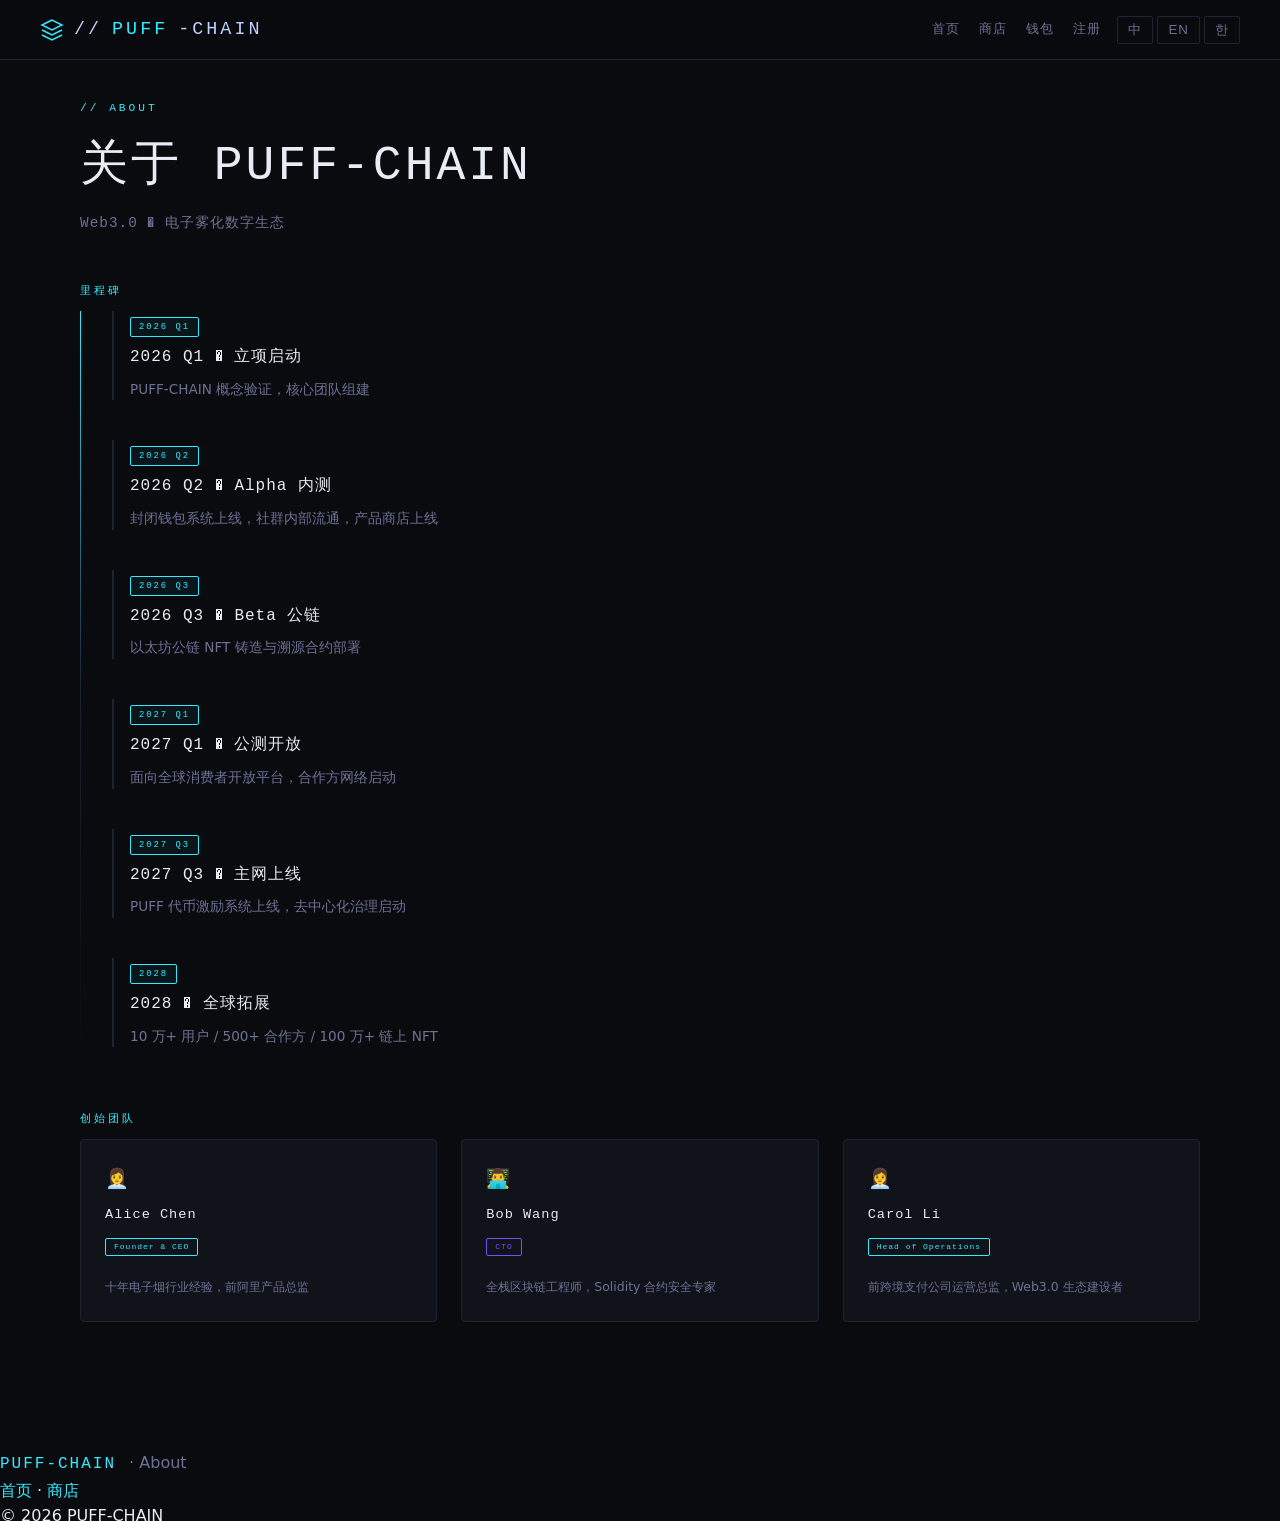
==== about.html @ 0d6b5bf4 "fix: BOM encoding fix + Sepolia contract addresses in web3.js" ====
<!DOCTYPE html>
<html lang="zh-CN">
<head>
<meta charset="UTF-8" />
<meta name="viewport" content="width=device-width,initial-scale=1.0" />
<title>PUFF-CHAIN � About</title>
<meta name="description" content="PUFF-CHAIN 项目路线图与团队" />
<link rel="stylesheet" href="style.css" />
</head>
<body>
<script id="i18n-ab" type="application/json">{"zh":{"ab_h":"关于 PUFF-CHAIN","ab_s":"Web3.0 · 电子雾化数字生态","ab_m":"里程碑","ab_m1":"2026 Q1 · 立项启动","ab_m1d":"PUFF-CHAIN 概念验证，核心团队组建","ab_m2":"2026 Q2 · Alpha 内测","ab_m2d":"封闭钱包系统上线，社群内部流通，产品商店上线","ab_m3":"2026 Q3 · Beta 公链","ab_m3d":"以太坊公链 NFT 铸造与溯源合约部署","ab_m4":"2027 Q1 · 公测开放","ab_m4d":"面向全球消费者开放平台，合作方网络启动","ab_m5":"2027 Q3 · 主网上线","ab_m5d":"PUFF 代币激励系统上线，去中心化治理启动","ab_m6":"2028 · 全球拓展","ab_m6d":"10 万+ 用户 / 500+ 合作方 / 100 万+ 链上 NFT","ab_t":"创始团队","ab_t1":"Alice Chen","ab_t1t":"Founder & CEO","ab_t1d":"十年电子烟行业经验，前阿里产品总监","ab_t2":"Bob Wang","ab_t2t":"CTO","ab_t2d":"全栈区块链工程师，Solidity 合约安全专家","ab_t3":"Carol Li","ab_t3t":"Head of Operations","ab_t3d":"前跨境支付公司运营总监，Web3.0 生态建设者"},"en":{"ab_h":"About PUFF-CHAIN","ab_s":"Web3.0 · Vape Digital Ecosystem","ab_m":"Milestones","ab_m1":"2026 Q1 · Project Launch","ab_m1d":"Concept validation, core team assembled","ab_m2":"2026 Q2 · Alpha Test","ab_m2d":"Closed wallet, community distribution, store launch","ab_m3":"2026 Q3 · Beta Launch","ab_m3d":"Ethereum NFT minting & trace contracts deployed","ab_m4":"2027 Q1 · Public Beta","ab_m4d":"Global platform opening, partner network launch","ab_m5":"2027 Q3 · Mainnet","ab_m5d":"PUFF token rewards, decentralized governance","ab_m6":"2028 · Global Expansion","ab_m6d":"100k+ users / 500+ partners / 1M+ NFTs","ab_t":"Team","ab_t1":"Alice Chen","ab_t1t":"Founder & CEO","ab_t1d":"10 years vape industry, ex-Alibaba PM","ab_t2":"Bob Wang","ab_t2t":"CTO","ab_t2d":"Full-stack blockchain engineer, Solidity expert","ab_t3":"Carol Li","ab_t3t":"Head of Operations","ab_t3d":"Ex-payment ops director, Web3.0 builder"},"ko":{"ab_h":"PUFF-CHAIN 소개","ab_s":"Web3.0 · 전자담배 디지털 생태계","ab_m":"마일스톤","ab_m1":"2026 Q1 · 프로젝트 시작","ab_m1d":"개념 검증, 핵심 팀 구성","ab_m2":"2026 Q2 · Alpha 테스트","ab_m2d":"클로즈드 지갑, 커뮤니티 유통, 스토어 출시","ab_m3":"2026 Q3 · Beta 출시","ab_m3d":"이더리움 NFT 민팅 & 추적 계약 배포","ab_m4":"2027 Q1 · 퍼블릭 Beta","ab_m4d":"글로벌 플랫폼 오픈, 파트너 네트워크 시작","ab_m5":"2027 Q3 · 메인넷","ab_m5d":"PUFF 토큰 보상, 탈중앙 거버넌스","ab_m6":"2028 · 글로벌 확장","ab_m6d":"10만+ 사용자 / 500+ 파트너 / 100만+ NFT","ab_t":"팀","ab_t1":"Alice Chen","ab_t1t":"Founder & CEO","ab_t1d":"전자담배 10년 경력, 전 Alibaba PM","ab_t2":"Bob Wang","ab_t2t":"CTO","ab_t2d":"풀스택 블록체인 엔지니어, Solidity 전문가","ab_t3":"Carol Li","ab_t3t":"Head of Operations","ab_t3d":"전 결제회사 운영 이사, Web3.0 빌더"}</script>
<nav>
  <div class="logo">
    <svg viewBox="0 0 24 24" fill="none" stroke="currentColor" stroke-width="1.5"><path d="M12 2L2 7l10 5 10-5-10-5z"/><path d="M2 17l10 5 10-5"/><path d="M2 12l10 5 10-5"/></svg>
    <span>//</span> PUFF<span>-CHAIN</span>
  </div>
  <div class="nr" id="nr">
    <ul>
      <li><a href="index.html">首页</a></li>
      <li><a href="store.html">商店</a></li>
      <li><a href="wallet.html">钱包</a></li>
      <li><a href="register.html">注册</a></li>
    </ul>
    <div class="ls">
      <button onclick="sw('zh')" id="bzh">中</button>
      <button onclick="sw('en')" id="ben">EN</button>
      <button onclick="sw('ko')" id="bko">한</button>
    </div>
  </div>
  <button class="hb" id="hb2"><span></span><span></span><span></span></button>
</nav>
<section style="padding-top:100px">
  <div class="slb">// ABOUT</div>
  <h1 class="st" data-i="ab_h" style="font-size:clamp(1.8rem,5vw,3rem);margin-bottom:0.5rem">关于 PUFF-CHAIN</h1>
  <p data-i="ab_s" style="color:var(--gray);font-size:0.9rem;margin-bottom:3rem;font-family:var(--mono);letter-spacing:1px">Web3.0 � 电子雾化数字生态</p>

  <div class="slb" style="margin-top:2rem" data-i="ab_m">里程碑</div>
  <div class="rm" id="milestones" style="margin-bottom:3rem">
    <div class="rm-item"><span class="tag">2026 Q1</span><h3 data-i="ab_m1">2026 Q1 � 立项启动</h3><p data-i="ab_m1d" style="color:var(--gray);font-size:0.85rem">PUFF-CHAIN 概念验证，核心团队组建</p></div>
    <div class="rm-item"><span class="tag">2026 Q2</span><h3 data-i="ab_m2">2026 Q2 � Alpha 内测</h3><p data-i="ab_m2d" style="color:var(--gray);font-size:0.85rem">封闭钱包系统上线，社群内部流通，产品商店上线</p></div>
    <div class="rm-item"><span class="tag">2026 Q3</span><h3 data-i="ab_m3">2026 Q3 � Beta 公链</h3><p data-i="ab_m3d" style="color:var(--gray);font-size:0.85rem">以太坊公链 NFT 铸造与溯源合约部署</p></div>
    <div class="rm-item"><span class="tag">2027 Q1</span><h3 data-i="ab_m4">2027 Q1 � 公测开放</h3><p data-i="ab_m4d" style="color:var(--gray);font-size:0.85rem">面向全球消费者开放平台，合作方网络启动</p></div>
    <div class="rm-item"><span class="tag">2027 Q3</span><h3 data-i="ab_m5">2027 Q3 � 主网上线</h3><p data-i="ab_m5d" style="color:var(--gray);font-size:0.85rem">PUFF 代币激励系统上线，去中心化治理启动</p></div>
    <div class="rm-item"><span class="tag">2028</span><h3 data-i="ab_m6">2028 � 全球拓展</h3><p data-i="ab_m6d" style="color:var(--gray);font-size:0.85rem">10 万+ 用户 / 500+ 合作方 / 100 万+ 链上 NFT</p></div>
  </div>

  <div class="slb" style="margin-top:2rem" data-i="ab_t">创始团队</div>
  <div class="pg" style="margin-bottom:2rem">
    <div class="pt"><div class="ti">👩‍💼</div><h4 data-i="ab_t1">Alice Chen</h4><span class="tag" data-i="ab_t1t">Founder & CEO</span><p data-i="ab_t1d" style="color:var(--gray);font-size:0.78rem;margin-top:0.5rem">十年电子烟行业经验，前阿里产品总监</p></div>
    <div class="pt"><div class="ti">👨‍💻</div><h4 data-i="ab_t2">Bob Wang</h4><span class="tag cy" data-i="ab_t2t">CTO</span><p data-i="ab_t2d" style="color:var(--gray);font-size:0.78rem;margin-top:0.5rem">全栈区块链工程师，Solidity 合约安全专家</p></div>
    <div class="pt"><div class="ti">👩‍💼</div><h4 data-i="ab_t3">Carol Li</h4><span class="tag" data-i="ab_t3t">Head of Operations</span><p data-i="ab_t3d" style="color:var(--gray);font-size:0.78rem;margin-top:0.5rem">前跨境支付公司运营总监，Web3.0 生态建设者</p></div>
  </div>
</section>
<footer>
  <div><span style="font-family:var(--mono);color:var(--cyan);letter-spacing:2px">PUFF-CHAIN</span><span style="color:var(--gray);margin-left:8px"> &middot; About</span></div>
  <div class="le"><a href="index.html">首页</a> &middot; <a href="store.html">商店</a><br /><span>&copy; 2026 PUFF-CHAIN</span></div>
</footer>
<script>
var i18n=JSON.parse(document.getElementById("i18n-ab").textContent);
var cur=localStorage.getItem("puff-lang")||"zh";
function sw(l){cur=l;localStorage.setItem("puff-lang",l);document.querySelectorAll("[data-i]").forEach(function(el){var k=el.getAttribute("data-i");if(i18n[l]&&i18n[l][k]){el.textContent=i18n[l][k]}});document.querySelectorAll("#bzh,#ben,#bko").forEach(function(b){b.classList.remove("ac")});document.getElementById("b"+l).classList.add("ac")}
sw(cur);
</script>
</body>
</html>
---- style.css ----
:root{--bg:#0a0b0f;--surface:#11131a;--surface2:#181b26;--border:#1e2235;--cyan:#33eaff;--cyan-dim:rgba(51,234,255,0.20);--cyan-glow:rgba(51,234,255,0.08);--cold:#c0d0ff;--white:#e8ecf5;--gray:#6b7294;--purple:#7c4dff;--pink:#ff4081;--mono:'Cascadia Code','JetBrains Mono','Fira Code',monospace}
*,*::before,*::after{margin:0;padding:0;box-sizing:border-box}html{scroll-behavior:smooth}body{background:var(--bg);color:var(--white);font-family:'Inter',system-ui,-apple-system,sans-serif;line-height:1.6;overflow-x:hidden}::selection{background:var(--cyan);color:var(--bg)}a{color:var(--cyan);text-decoration:none}
.scanlines{position:fixed;inset:0;z-index:9999;pointer-events:none}.hero{min-height:100vh;display:flex;flex-direction:column;justify-content:center;position:relative;overflow:hidden;padding:80px 2.5rem 3rem}#hero-canvas{position:fixed;top:0;left:0;z-index:0;pointer-events:none}.hg{position:absolute;inset:0;background-image:linear-gradient(rgba(51,234,255,0.04)1px,transparent 1px),linear-gradient(90deg,rgba(51,234,255,0.04)1px,transparent 1px);background-size:48px 48px;mask-image:radial-gradient(ellipse 70% 60% at 50% 45%,black 30%,transparent 70%);-webkit-mask-image:radial-gradient(ellipse 70% 60% at 50% 45%,black 30%,transparent 70%);pointer-events:none}
.hc{position:relative;z-index:2;max-width:800px;margin:0 auto;text-align:center}.hb2{display:inline-flex;align-items:center;gap:8px;font-family:var(--mono);font-size:0.7rem;letter-spacing:2px;text-transform:uppercase;padding:6px 16px;border:1px solid var(--border);border-radius:50px;color:var(--gray);margin-bottom:1.5rem}.hb2 .d{width:6px;height:6px;border-radius:50%;background:var(--cyan);animation:pd 2s infinite}@keyframes pd{0%,100%{opacity:1}50%{opacity:0.3}}.hero h1{font-family:var(--mono);font-weight:300;font-size:clamp(3rem,10vw,6rem);letter-spacing:8px;line-height:1.1;margin-bottom:1.5rem}.hero h1 .hl{color:var(--cyan);font-weight:500}.hero p{font-size:clamp(1rem,2.5vw,1.3rem);color:var(--gray);max-width:700px;margin:0 auto 2.5rem;line-height:1.9}.ha{display:flex;gap:1rem;justify-content:center;flex-wrap:wrap}.btn{display:inline-flex;align-items:center;gap:8px;padding:10px 28px;border-radius:4px;font-family:var(--mono);font-size:0.8rem;letter-spacing:1.5px;text-transform:uppercase;cursor:pointer;transition:all .25s;border:none}.bp{background:var(--cyan);color:var(--bg);box-shadow:0 0 20px var(--cyan-dim)}.bp:hover{box-shadow:0 0 35px var(--cyan-dim);transform:translateY(-2px)}.bo{border:1px solid var(--border);color:var(--cold);background:transparent}.bo:hover{border-color:var(--cyan);color:var(--cyan)}.si{position:absolute;bottom:2rem;left:50%;transform:translateX(-50%);display:flex;flex-direction:column;align-items:center;gap:8px;font-family:var(--mono);font-size:0.6rem;letter-spacing:2px;color:var(--gray);text-transform:uppercase}.sl{width:1px;height:40px;background:linear-gradient(var(--cyan),transparent);animation:sp 2s ease-in-out infinite}@keyframes sp{0%,100%{opacity:0.4}50%{opacity:1}}
nav{position:fixed;top:0;left:0;right:0;z-index:100;display:flex;align-items:center;justify-content:space-between;padding:0 2.5rem;height:60px;background:rgba(10,11,15,0.85);backdrop-filter:blur(12px);border-bottom:1px solid var(--border)}nav .logo{font-family:var(--mono);color:var(--cyan);letter-spacing:3px;display:flex;align-items:center;gap:10px;font-size:1.15rem}nav .logo span{color:var(--cold);font-weight:300}nav .logo svg{width:24px;height:24px}.nr{display:flex;align-items:center;gap:1rem}.nr ul{display:flex;gap:1.2rem;list-style:none;font-size:0.82rem;font-family:var(--mono);text-transform:uppercase;letter-spacing:1px}.nr ul a{color:var(--gray);transition:color .2s;position:relative}.nr ul a:hover{color:var(--cyan)}.nr ul a::after{content:'';position:absolute;bottom:-4px;left:0;right:0;height:1px;background:var(--cyan);transform:scaleX(0);transition:transform .25s}.nr ul a:hover::after{transform:scaleX(1)}
.ls{display:flex;gap:4px;font-family:var(--mono);font-size:0.7rem}.ls button{background:transparent;border:1px solid var(--border);color:var(--gray);padding:4px 10px;cursor:pointer;letter-spacing:1px;transition:all .2s;border-radius:2px}.ls button:hover{border-color:var(--cyan);color:var(--cyan)}.ls button.ac{background:var(--cyan);color:var(--bg);border-color:var(--cyan)}.hb{display:none;flex-direction:column;gap:5px;cursor:pointer;background:none;border:none;padding:4px}.hb span{display:block;width:24px;height:2px;background:var(--white);transition:.25s}
section{padding:6rem 2.5rem;max-width:1200px;margin:0 auto}.slb{font-family:var(--mono);font-size:0.7rem;letter-spacing:3px;color:var(--cyan);text-transform:uppercase;margin-bottom:0.6rem}.st{font-family:var(--mono);font-weight:300;font-size:clamp(1.5rem,4vw,2.4rem);letter-spacing:3px;margin-bottom:3rem}.st span{color:var(--cyan);font-weight:500}

.phs{display:flex;justify-content:space-around;flex-wrap:wrap;gap:1.5rem;margin-bottom:2rem}.phs .num{font-family:var(--mono);font-size:clamp(1.8rem,5vw,3.2rem);color:var(--cyan);font-weight:700;letter-spacing:2px}.phs .l{font-family:var(--mono);font-size:0.7rem;color:var(--gray);text-transform:uppercase;letter-spacing:2px}.rm{position:relative;display:flex;flex-direction:column;gap:1.5rem;padding-left:2rem}.rm::before{content:'';position:absolute;left:0;top:0;bottom:0;width:1px;background:linear-gradient(var(--cyan),var(--border),transparent)}.rm-item{padding-left:1rem;border-left:2px solid var(--border);margin-bottom:1rem;transition:all .3s}.rm-item:hover{border-left-color:var(--cyan)}.rm-item .tag{display:inline-block;font-family:var(--mono);font-size:0.55rem;letter-spacing:2px;padding:2px 8px;border:1px solid var(--cyan);color:var(--cyan);border-radius:2px;margin-bottom:0.5rem;background:rgba(51,234,255,0.05)}.rm-item h3{font-family:var(--mono);font-weight:400;font-size:1rem;letter-spacing:1px;margin-bottom:0.5rem}.rm-item ul{padding-left:1.2rem}.rm-item ul li{color:var(--gray);font-size:0.85rem;line-height:1.8;list-style:disc;list-style-position:outside}

.pdc{display:flex;gap:1rem;background:var(--surface);border:1px solid var(--border);border-radius:4px;padding:1rem;transition:all .25s}.pdc:hover{border-color:var(--cyan);transform:translateY(-2px);box-shadow:0 4px 20px rgba(0,0,0,0.3)}.pv{flex-shrink:0;width:80px;height:80px;background:var(--surface2);border-radius:4px;display:flex;align-items:center;justify-content:center;position:relative}.pv .badge{position:absolute;top:-6px;right:-6px;font-family:var(--mono);font-size:0.45rem;letter-spacing:1px;padding:2px 6px;border-radius:2px;background:var(--cyan);color:var(--bg)}.pv .badge.lt{background:var(--pink)}.pi{flex:1;min-width:0}.pi h4{font-family:var(--mono);font-size:0.85rem;font-weight:400;letter-spacing:1px;margin-bottom:0.3rem}.pi .desc{color:var(--gray);font-size:0.75rem;line-height:1.5;margin-bottom:0.8rem}.br{display:flex;justify-content:space-between;align-items:center}.prc{font-family:var(--mono);font-size:1.2rem;color:var(--cyan);font-weight:600}.bb{border:1px solid var(--borer);color:var(--cold);background:transparent;padding:6px 18px;font-family:var(--mono);font-size:0.65rem;letter-spacing:1px;cursor:pointer;transition:all .2s;border-radius:2px;border:1px solid var(--border)}.bb:hover{background:var(--cyan);color:var(--bg);border-color:var(--cyan)}

.sg{display:grid;grid-template-columns:repeat(auto-fill,minmax(320px,1fr));gap:0.8rem}.nftg{display:grid;grid-template-columns:repeat(auto-fill,minmax(200px,1fr));gap:0.8rem}.nftg .n{aspect-ratio:1;background:var(--surface);border:1px solid var(--border);border-radius:4px;display:flex;flex-direction:column;align-items:center;justify-content:center;gap:8px;transition:all .25s;cursor:pointer}.nftg .n:hover{transform:scale(1.02);border-color:var(--cyan)}.nftg .n .no{font-size:2rem;margin-bottom:0.3rem}.nftg .n .nn{font-family:var(--mono);font-size:0.7rem;letter-spacing:1px;color:var(--white)}.nftg .n .nt{font-family:var(--mono);font-size:0.55rem;letter-spacing:1px;color:var(--gray);margin-top:0.2rem}.nftg .n.un{border-style:dashed;opacity:0.4}.nftg .n.un:hover{opacity:1}.pg{display:grid;grid-template-columns:repeat(auto-fill,minmax(280px,1fr));gap:1.5rem;margin-bottom:3rem}.pt{padding:1.5rem;background:var(--surface);border:1px solid var(--border);border-radius:4px;transition:all .25s}.pt:hover{border-color:var(--cyan)}.pt .ti{font-size:1.2rem;margin-bottom:0.6rem;color:var(--cyan)}.pt h4{font-family:var(--mono);font-size:0.85rem;font-weight:400;letter-spacing:1px;margin-bottom:0.3rem}.pt .tag{display:inline-block;font-family:var(--mono);font-size:0.5rem;letter-spacing:1px;padding:2px 8px;border:1px solid var(--cyan);color:var(--cyan);border-radius:2px;margin-bottom:0.8rem}.pt .tag.cy{border-color:var(--purple);color:var(--purple)}.pt ul{padding-left:1rem}.pt ul li{color:var(--gray);font-size:0.8rem;line-height:1.8}.pca{text-align:center;max-width:600px;margin:0 auto 2rem}.pca h3{font-family:var(--mono);font-weight:400;font-size:1.3rem;letter-spacing:1px;margin-bottom:0.8rem}.pca p{color:var(--gray);font-size:0.8rem;margin-bottom:1.5rem}.vc{display:grid;grid-template-columns:1.5fr 1fr;gap:2rem;align-items:center}.vc .t p{color:var(--gray);font-size:0.9rem;line-height:1.8;margin-bottom:1rem}.vs{display:grid;grid-template-columns:1fr 1fr;gap:1rem}.vs .vs2{background:var(--surface);border:1px solid var(--border);border-radius:4px;padding:1rem;text-align:center;transition:all .25s}.vs .vs2:hover{border-color:var(--cyan)}.vs .vs2 .n{font-family:var(--mono);font-size:1.6rem;color:var(--cyan);font-weight:600;margin-bottom:0.3rem}.vs .vs2 .l{font-family:var(--mono);font-size:0.6rem;color:var(--gray);text-transform:uppercase;letter-spacing:2px}.ql{text-align:center;max-width:500px;margin:0 auto}.qrs{display:flex;justify-content:center;gap:1.5rem;margin-top:2rem;flex-wrap:wrap}.qr-item{display:flex;flex-direction:column;align-items:center;gap:10px}.qr-item canvas,.qr-item img{border:2px solid var(--border);border-radius:4px;background:#0a0e1a}.qr-label{text-align:center}.qr-label span{display:block;font-family:var(--mono);font-size:0.7rem;letter-spacing:1px;color:var(--white)}.qr-label small{display:block;font-family:var(--mono);font-size:0.5rem;color:var(--gray);letter-spacing:1px;margin-top:2px;opacity:0.5}

/* Store page */
.scat{display:flex;gap:8px;flex-wrap:wrap;margin-bottom:1.2rem}.scat-btn{background:transparent;border:1px solid var(--border);color:var(--gray);padding:8px 20px;font-family:var(--mono);font-size:0.85rem;letter-spacing:1px;cursor:pointer;transition:all .2s;border-radius:2px}.scat-btn:hover,.scat-btn.ac{border-color:var(--cyan);color:var(--cyan)}.brand-title{font-family:var(--mono);font-size:0.7rem;letter-spacing:1px;color:var(--gray);margin-bottom:0.6rem}.brand-grid{display:flex;flex-wrap:wrap;gap:8px;margin-bottom:2rem}.brand-item{padding:8px 20px;background:var(--surface2);border:1px solid var(--border);border-radius:4px;font-family:var(--mono);font-size:0.85rem;color:var(--gray);letter-spacing:1px;transition:all .2s}.brand-item:hover{border-color:var(--cyan);color:var(--cyan);cursor:default}

/* Wallet page */
.wallet-page{min-height:100vh;padding-top:80px;padding-bottom:2rem}.wallet-dashboard{display:grid;grid-template-columns:1fr;gap:1.5rem;max-width:600px;margin:2rem auto;padding:0 1.25rem}.wallet-card{background:var(--surface);border:1px solid var(--border);border-radius:4px;padding:1.5rem;transition:border-color .25s}.wallet-card:hover{border-color:var(--cyan)}.wc-header{display:flex;justify-content:space-between;align-items:center;margin-bottom:1.2rem;font-family:var(--mono);font-size:0.7rem;letter-spacing:1px;color:var(--gray)}.wallet-connect-btn{font-family:var(--mono);font-size:0.6rem;letter-spacing:1px;padding:5px 14px;border:1px solid var(--cyan);color:var(--cyan);background:transparent;cursor:pointer;border-radius:2px;transition:all .2s}.wallet-connect-btn:hover{background:var(--cyan);color:var(--bg)}.balance-display{text-align:center;padding:1.5rem 0}.balance-num{font-size:3rem;font-weight:300;font-family:var(--mono);color:var(--cyan);letter-spacing:2px}.balance-unit{font-size:0.8rem;color:var(--gray);margin-left:6px;font-family:var(--mono);letter-spacing:1px}.wallet-card h4{font-family:var(--mono);font-size:0.75rem;letter-spacing:1px;font-weight:400;margin-bottom:1rem;color:var(--cyan)}.scan-records{max-height:280px;overflow-y:auto}.scan-item{display:flex;align-items:center;gap:10px;padding:8px 0;border-bottom:1px solid rgba(255,255,255,0.03);font-size:0.75rem;font-family:var(--mono)}.scan-item:last-child{border:none}.si-info{flex:1;min-width:0}.si-name{display:block;color:var(--white);font-size:0.7rem;white-space:nowrap;overflow:hidden;text-overflow:ellipsis}.si-time{display:block;color:var(--gray);font-size:0.6rem;margin-top:2px}.si-puffs{color:var(--pink);font-weight:600;white-space:nowrap;font-size:0.7rem}.nft-grid-9{display:grid;grid-template-columns:repeat(3,1fr);gap:6px}.nft-cell{aspect-ratio:1;background:var(--surface2);border:1px solid var(--border);border-radius:4px;display:flex;flex-direction:column;align-items:center;justify-content:center;gap:4px;padding:4px;transition:all .25s;cursor:pointer}.nft-cell:hover{transform:scale(1.05);z-index:2}.nft-cell.empty{border-style:dashed;opacity:0.4}.nft-placeholder{font-size:1.2rem;color:var(--gray);font-family:var(--mono)}.nft-icon{font-size:1.6rem;line-height:1}.nft-name{font-family:var(--mono);font-size:0.5rem;color:var(--white);text-align:center;white-space:nowrap}.nft-rarity{font-family:var(--mono);font-size:0.45rem;letter-spacing:1px}.empty-state{text-align:center;padding:1rem;color:var(--gray);font-size:0.7rem;font-family:var(--mono);letter-spacing:1px}

@media(max-width:768px){nav{padding:0 1.25rem}.nr ul{display:none}.hb{display:flex}.nr.mob ul{display:flex;flex-direction:column;position:absolute;top:60px;left:0;right:0;background:var(--bg);border-bottom:1px solid var(--border);padding:1rem 2rem;gap:1.2rem}section{padding:4rem 1.25rem}.hero{padding:80px 1.25rem 2rem}.phs{flex-direction:column!important;gap:1.5rem}.phs .num{align-self:center}.rm::before{left:28px}footer{flex-direction:column;text-align:center}.vs{max-width:100%}.balance-num{font-size:2.2rem}}@media(max-width:400px){.sg{grid-template-columns:1fr}.wallet-dashboard{padding:0 0.75rem}.wallet-card{padding:0.8rem}.balance-num{font-size:1.8rem}.balance-display{padding:0.8rem 0}.nft-cell .nft-icon{font-size:1.2rem}.nft-cell .nft-name{font-size:0.4rem}.qrs{flex-direction:column;align-items:center;gap:0.6rem}.qr-link{width:100%}.err-code{font-size:4rem}.auth-card{padding:1.2rem}.scan-card{padding:1rem}.cart-panel{width:calc(100vw - 0.5rem);right:0.25rem}}

/* Product SVG backgrounds */
.pdc .pv.img-elfbar{background-image:url("data:image/svg+xml,%3Csvg viewBox%3D%220 0 60 60%22 fill%3D%22none%22%3E%3Crect x%3D%2212%22 y%3D%2210%22 width%3D%2236%22 height%3D%2240%22 rx%3D%223%22 stroke%3D%22%2300fff9%22 stroke-width%3D%221.5%22/%3E%3Ccircle cx%3D%2230%22 cy%3D%2220%22 r%3D%224%22 fill%3D%22%2300fff9%22 opacity%3D%220.3%22/%3E%3Ccircle cx%3D%2230%22 cy%3D%2220%22 r%3D%222%22 fill%3D%22%2300fff9%22/%3E%3C/svg%3E");background-size:60px;background-position:center;background-repeat:no-repeat}
.pdc .pv.img-lostmary{background-image:url("data:image/svg+xml,%3Csvg viewBox%3D%220 0 60 60%22 fill%3D%22none%22%3E%3Crect x%3D%2214%22 y%3D%228%22 width%3D%2232%22 height%3D%2244%22 rx%3D%224%22 stroke%3D%22%2300fff9%22 stroke-width%3D%221.2%22/%3E%3Ccircle cx%3D%2230%22 cy%3D%2238%22 r%3D%224%22 stroke%3D%22%2300fff9%22 stroke-width%3D%221.2%22/%3E%3C/svg%3E");background-size:60px;background-position:center;background-repeat:no-repeat}
.pdc .pv.img-hqd{background-image:url("data:image/svg+xml,%3Csvg viewBox%3D%220 0 60 60%22 fill%3D%22none%22%3E%3Crect x%3D%2215%22 y%3D%226%22 width%3D%2230%22 height%3D%2248%22 rx%3D%225%22 stroke%3D%22%2300fff9%22 stroke-width%3D%221.2%22/%3E%3Cline x1%3D%2224%22 y1%3D%2214%22 x2%3D%2236%22 y2%3D%2214%22 stroke%3D%22%2300fff9%22 stroke-width%3D%221.5%22/%3E%3C/svg%3E");background-size:60px;background-position:center;background-repeat:no-repeat}
.pdc .pv.img-fumot{background-image:url("data:image/svg+xml,%3Csvg viewBox%3D%220 0 60 60%22 fill%3D%22none%22%3E%3Crect x%3D%2210%22 y%3D%2212%22 width%3D%2240%22 height%3D%2236%22 rx%3D%226%22 stroke%3D%22%2300fff9%22 stroke-width%3D%221.5%22/%3E%3Ccircle cx%3D%2230%22 cy%3D%2230%22 r%3D%223%22 fill%3D%22%2300fff9%22 opacity%3D%220.4%22/%3E%3C/svg%3E");background-size:60px;background-position:center;background-repeat:no-repeat}
.pdc .pv.img-waka{background-image:url("data:image/svg+xml,%3Csvg viewBox%3D%220 0 60 60%22 fill%3D%22none%22%3E%3Crect x%3D%2216%22 y%3D%228%22 width%3D%2228%22 height%3D%2244%22 rx%3D%226%22 stroke%3D%22%2300fff9%22 stroke-width%3D%221.2%22/%3E%3Ccircle cx%3D%2230%22 cy%3D%2235%22 r%3D%224%22 stroke%3D%22%2300fff9%22 stroke-width%3D%220.8%22/%3E%3C/svg%3E");background-size:60px;background-position:center;background-repeat:no-repeat}
.pdc .pv.img-oxva{background-image:url("data:image/svg+xml,%3Csvg viewBox%3D%220 0 60 60%22 fill%3D%22none%22%3E%3Crect x%3D%2213%22 y%3D%2210%22 width%3D%2234%22 height%3D%2240%22 rx%3D%223%22 stroke%3D%22%2300fff9%22 stroke-width%3D%221.2%22/%3E%3Cpath d%3D%22M20 38h20%22 stroke%3D%22%2300fff9%22 stroke-width%3D%221.5%22/%3E%3C/svg%3E");background-size:60px;background-position:center;background-repeat:no-repeat}
.pdc .pv.img-smok{background-image:url("data:image/svg+xml,%3Csvg viewBox%3D%220 0 60 60%22 fill%3D%22none%22%3E%3Crect x%3D%2211%22 y%3D%2214%22 width%3D%2238%22 height%3D%2232%22 rx%3D%224%22 stroke%3D%22%2300fff9%22 stroke-width%3D%221.2%22/%3E%3Ccircle cx%3D%2230%22 cy%3D%2230%22 r%3D%222%22 fill%3D%22%2300fff9%22/%3E%3C/svg%3E");background-size:60px;background-position:center;background-repeat:no-repeat}
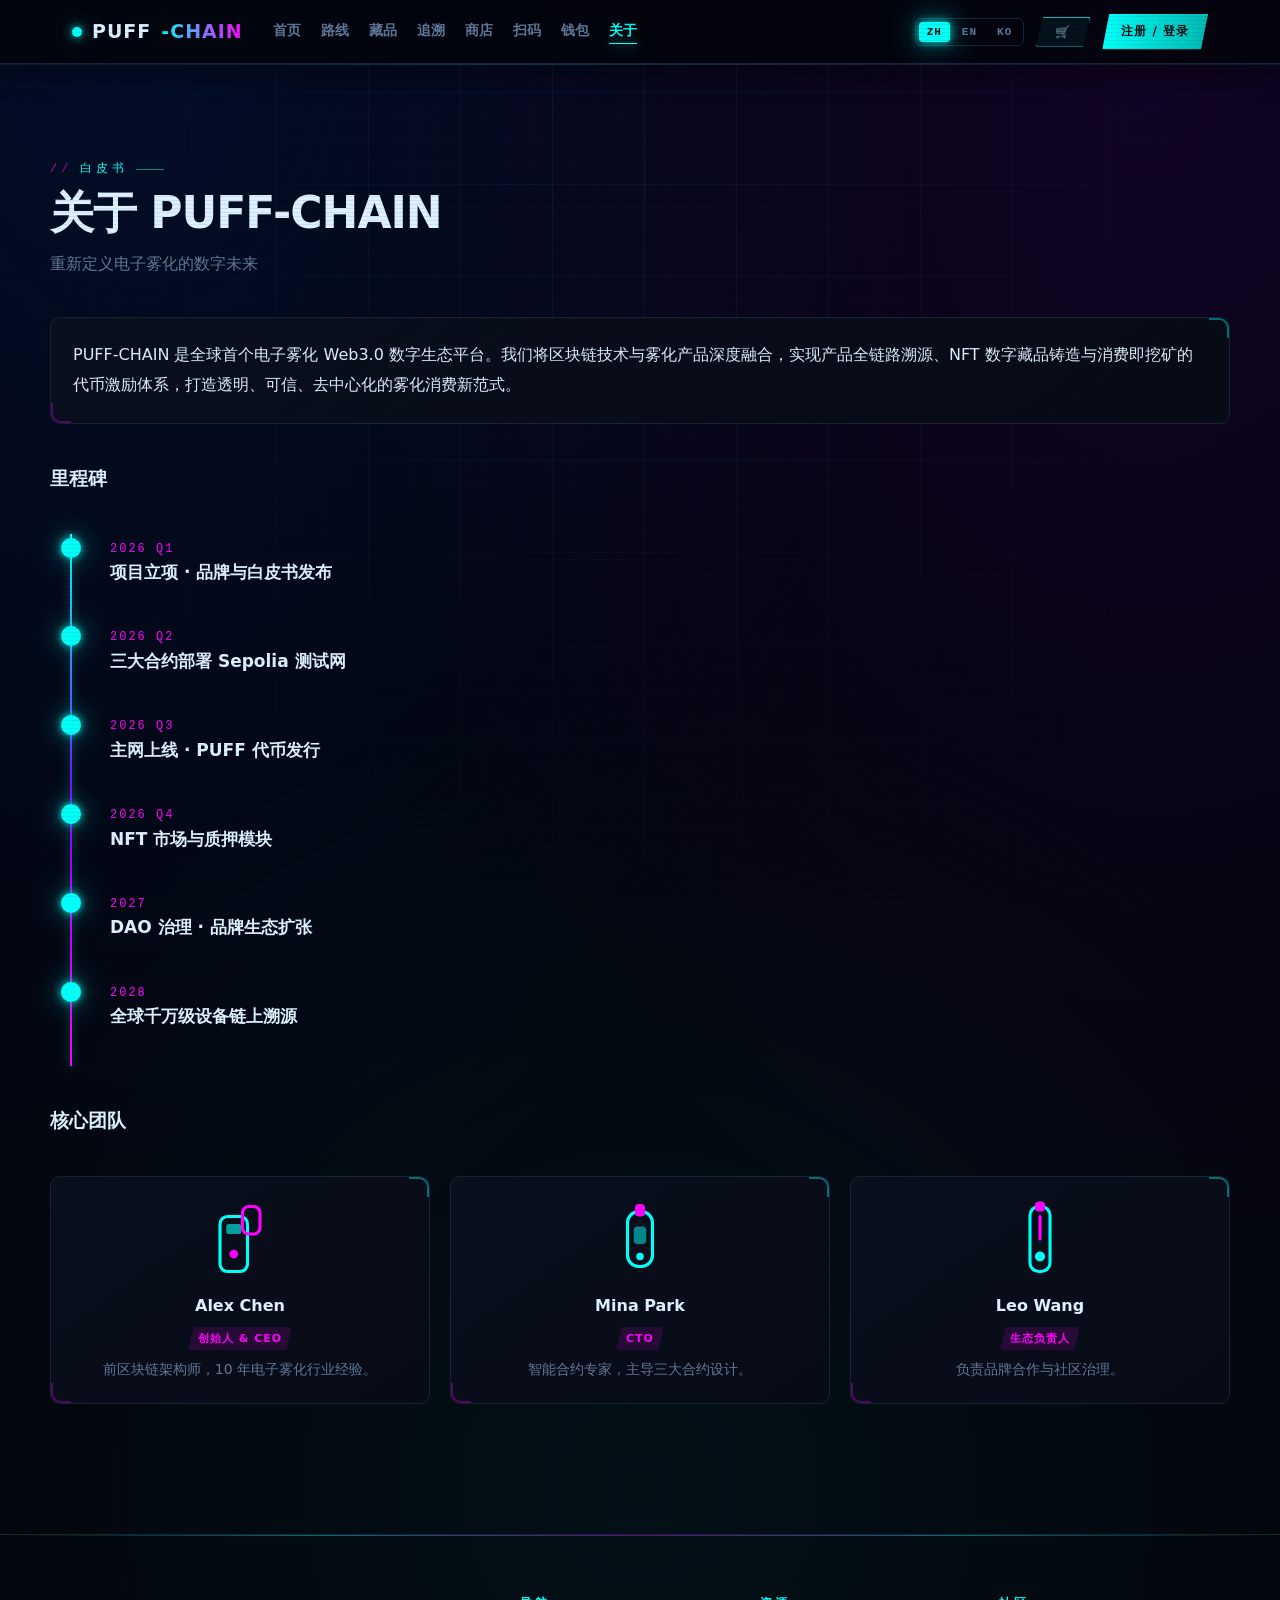
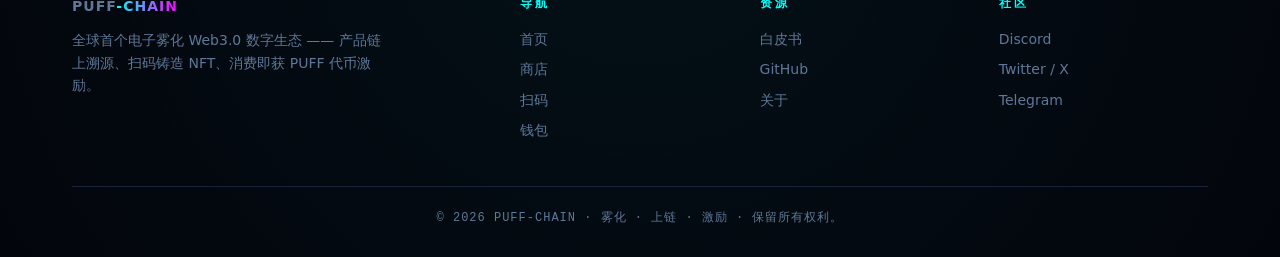
==== commit 89fe8c64: "feat: migrate to Claude - clean UTF-8, cyberpunk UI v2 - index.html: rewritten, zero garbled chars, " ====
--- a/about.html
+++ b/about.html
@@ -1,65 +1,63 @@
 <!DOCTYPE html>
 <html lang="zh-CN">
 <head>
-<meta charset="UTF-8" />
-<meta name="viewport" content="width=device-width,initial-scale=1.0" />
-<title>PUFF-CHAIN � About</title>
-<meta name="description" content="PUFF-CHAIN 项目路线图与团队" />
-<link rel="stylesheet" href="style.css" />
+<meta charset="UTF-8">
+<meta name="viewport" content="width=device-width, initial-scale=1.0">
+<title>关于 · PUFF-CHAIN 白皮书</title>
+<meta name="description" content="了解 PUFF-CHAIN：全球首个电子雾化 Web3.0 数字生态的愿景、里程碑与核心团队。">
+<link rel="stylesheet" href="style.css">
+<link rel="icon" href="data:image/svg+xml,<svg xmlns='http://www.w3.org/2000/svg' viewBox='0 0 32 32'><circle cx='16' cy='16' r='10' fill='%2300fff9'/></svg>">
 </head>
 <body>
-<script id="i18n-ab" type="application/json">{"zh":{"ab_h":"关于 PUFF-CHAIN","ab_s":"Web3.0 · 电子雾化数字生态","ab_m":"里程碑","ab_m1":"2026 Q1 · 立项启动","ab_m1d":"PUFF-CHAIN 概念验证，核心团队组建","ab_m2":"2026 Q2 · Alpha 内测","ab_m2d":"封闭钱包系统上线，社群内部流通，产品商店上线","ab_m3":"2026 Q3 · Beta 公链","ab_m3d":"以太坊公链 NFT 铸造与溯源合约部署","ab_m4":"2027 Q1 · 公测开放","ab_m4d":"面向全球消费者开放平台，合作方网络启动","ab_m5":"2027 Q3 · 主网上线","ab_m5d":"PUFF 代币激励系统上线，去中心化治理启动","ab_m6":"2028 · 全球拓展","ab_m6d":"10 万+ 用户 / 500+ 合作方 / 100 万+ 链上 NFT","ab_t":"创始团队","ab_t1":"Alice Chen","ab_t1t":"Founder & CEO","ab_t1d":"十年电子烟行业经验，前阿里产品总监","ab_t2":"Bob Wang","ab_t2t":"CTO","ab_t2d":"全栈区块链工程师，Solidity 合约安全专家","ab_t3":"Carol Li","ab_t3t":"Head of Operations","ab_t3d":"前跨境支付公司运营总监，Web3.0 生态建设者"},"en":{"ab_h":"About PUFF-CHAIN","ab_s":"Web3.0 · Vape Digital Ecosystem","ab_m":"Milestones","ab_m1":"2026 Q1 · Project Launch","ab_m1d":"Concept validation, core team assembled","ab_m2":"2026 Q2 · Alpha Test","ab_m2d":"Closed wallet, community distribution, store launch","ab_m3":"2026 Q3 · Beta Launch","ab_m3d":"Ethereum NFT minting & trace contracts deployed","ab_m4":"2027 Q1 · Public Beta","ab_m4d":"Global platform opening, partner network launch","ab_m5":"2027 Q3 · Mainnet","ab_m5d":"PUFF token rewards, decentralized governance","ab_m6":"2028 · Global Expansion","ab_m6d":"100k+ users / 500+ partners / 1M+ NFTs","ab_t":"Team","ab_t1":"Alice Chen","ab_t1t":"Founder & CEO","ab_t1d":"10 years vape industry, ex-Alibaba PM","ab_t2":"Bob Wang","ab_t2t":"CTO","ab_t2d":"Full-stack blockchain engineer, Solidity expert","ab_t3":"Carol Li","ab_t3t":"Head of Operations","ab_t3d":"Ex-payment ops director, Web3.0 builder"},"ko":{"ab_h":"PUFF-CHAIN 소개","ab_s":"Web3.0 · 전자담배 디지털 생태계","ab_m":"마일스톤","ab_m1":"2026 Q1 · 프로젝트 시작","ab_m1d":"개념 검증, 핵심 팀 구성","ab_m2":"2026 Q2 · Alpha 테스트","ab_m2d":"클로즈드 지갑, 커뮤니티 유통, 스토어 출시","ab_m3":"2026 Q3 · Beta 출시","ab_m3d":"이더리움 NFT 민팅 & 추적 계약 배포","ab_m4":"2027 Q1 · 퍼블릭 Beta","ab_m4d":"글로벌 플랫폼 오픈, 파트너 네트워크 시작","ab_m5":"2027 Q3 · 메인넷","ab_m5d":"PUFF 토큰 보상, 탈중앙 거버넌스","ab_m6":"2028 · 글로벌 확장","ab_m6d":"10만+ 사용자 / 500+ 파트너 / 100만+ NFT","ab_t":"팀","ab_t1":"Alice Chen","ab_t1t":"Founder & CEO","ab_t1d":"전자담배 10년 경력, 전 Alibaba PM","ab_t2":"Bob Wang","ab_t2t":"CTO","ab_t2d":"풀스택 블록체인 엔지니어, Solidity 전문가","ab_t3":"Carol Li","ab_t3t":"Head of Operations","ab_t3d":"전 결제회사 운영 이사, Web3.0 빌더"}</script>
-<nav>
-  <div class="logo">
-    <svg viewBox="0 0 24 24" fill="none" stroke="currentColor" stroke-width="1.5"><path d="M12 2L2 7l10 5 10-5-10-5z"/><path d="M2 17l10 5 10-5"/><path d="M2 12l10 5 10-5"/></svg>
-    <span>//</span> PUFF<span>-CHAIN</span>
-  </div>
-  <div class="nr" id="nr">
-    <ul>
-      <li><a href="index.html">首页</a></li>
-      <li><a href="store.html">商店</a></li>
-      <li><a href="wallet.html">钱包</a></li>
-      <li><a href="register.html">注册</a></li>
-    </ul>
-    <div class="ls">
-      <button onclick="sw('zh')" id="bzh">中</button>
-      <button onclick="sw('en')" id="ben">EN</button>
-      <button onclick="sw('ko')" id="bko">한</button>
-    </div>
-  </div>
-  <button class="hb" id="hb2"><span></span><span></span><span></span></button>
-</nav>
-<section style="padding-top:100px">
-  <div class="slb">// ABOUT</div>
-  <h1 class="st" data-i="ab_h" style="font-size:clamp(1.8rem,5vw,3rem);margin-bottom:0.5rem">关于 PUFF-CHAIN</h1>
-  <p data-i="ab_s" style="color:var(--gray);font-size:0.9rem;margin-bottom:3rem;font-family:var(--mono);letter-spacing:1px">Web3.0 � 电子雾化数字生态</p>
+<header id="nav"></header>
 
-  <div class="slb" style="margin-top:2rem" data-i="ab_m">里程碑</div>
-  <div class="rm" id="milestones" style="margin-bottom:3rem">
-    <div class="rm-item"><span class="tag">2026 Q1</span><h3 data-i="ab_m1">2026 Q1 � 立项启动</h3><p data-i="ab_m1d" style="color:var(--gray);font-size:0.85rem">PUFF-CHAIN 概念验证，核心团队组建</p></div>
-    <div class="rm-item"><span class="tag">2026 Q2</span><h3 data-i="ab_m2">2026 Q2 � Alpha 内测</h3><p data-i="ab_m2d" style="color:var(--gray);font-size:0.85rem">封闭钱包系统上线，社群内部流通，产品商店上线</p></div>
-    <div class="rm-item"><span class="tag">2026 Q3</span><h3 data-i="ab_m3">2026 Q3 � Beta 公链</h3><p data-i="ab_m3d" style="color:var(--gray);font-size:0.85rem">以太坊公链 NFT 铸造与溯源合约部署</p></div>
-    <div class="rm-item"><span class="tag">2027 Q1</span><h3 data-i="ab_m4">2027 Q1 � 公测开放</h3><p data-i="ab_m4d" style="color:var(--gray);font-size:0.85rem">面向全球消费者开放平台，合作方网络启动</p></div>
-    <div class="rm-item"><span class="tag">2027 Q3</span><h3 data-i="ab_m5">2027 Q3 � 主网上线</h3><p data-i="ab_m5d" style="color:var(--gray);font-size:0.85rem">PUFF 代币激励系统上线，去中心化治理启动</p></div>
-    <div class="rm-item"><span class="tag">2028</span><h3 data-i="ab_m6">2028 � 全球拓展</h3><p data-i="ab_m6d" style="color:var(--gray);font-size:0.85rem">10 万+ 用户 / 500+ 合作方 / 100 万+ 链上 NFT</p></div>
-  </div>
+<section class="section wrap">
+  <span class="section-tag" data-i18n="foot_about">白皮书</span>
+  <h2 class="section-title" data-i18n="ab_title">关于 PUFF-CHAIN</h2>
+  <p class="section-sub" data-i18n="ab_sub"></p>
+  <div class="card mt40"><p data-i18n="ab_intro" style="font-size:16px;line-height:1.9"></p></div>
 
-  <div class="slb" style="margin-top:2rem" data-i="ab_t">创始团队</div>
-  <div class="pg" style="margin-bottom:2rem">
-    <div class="pt"><div class="ti">👩‍💼</div><h4 data-i="ab_t1">Alice Chen</h4><span class="tag" data-i="ab_t1t">Founder & CEO</span><p data-i="ab_t1d" style="color:var(--gray);font-size:0.78rem;margin-top:0.5rem">十年电子烟行业经验，前阿里产品总监</p></div>
-    <div class="pt"><div class="ti">👨‍💻</div><h4 data-i="ab_t2">Bob Wang</h4><span class="tag cy" data-i="ab_t2t">CTO</span><p data-i="ab_t2d" style="color:var(--gray);font-size:0.78rem;margin-top:0.5rem">全栈区块链工程师，Solidity 合约安全专家</p></div>
-    <div class="pt"><div class="ti">👩‍💼</div><h4 data-i="ab_t3">Carol Li</h4><span class="tag" data-i="ab_t3t">Head of Operations</span><p data-i="ab_t3d" style="color:var(--gray);font-size:0.78rem;margin-top:0.5rem">前跨境支付公司运营总监，Web3.0 生态建设者</p></div>
-  </div>
+  <h3 class="mt40" data-i18n="ab_milestone">里程碑</h3>
+  <div class="timeline mt40" id="milestones"></div>
+
+  <h3 class="mt40" data-i18n="ab_team">核心团队</h3>
+  <div class="grid g3 mt40" id="team"></div>
 </section>
-<footer>
-  <div><span style="font-family:var(--mono);color:var(--cyan);letter-spacing:2px">PUFF-CHAIN</span><span style="color:var(--gray);margin-left:8px"> &middot; About</span></div>
-  <div class="le"><a href="index.html">首页</a> &middot; <a href="store.html">商店</a><br /><span>&copy; 2026 PUFF-CHAIN</span></div>
-</footer>
+
+<footer id="footer"></footer>
+
+<script src="i18n.js"></script>
+<script src="data.js"></script>
+<script src="app.js"></script>
 <script>
-var i18n=JSON.parse(document.getElementById("i18n-ab").textContent);
-var cur=localStorage.getItem("puff-lang")||"zh";
-function sw(l){cur=l;localStorage.setItem("puff-lang",l);document.querySelectorAll("[data-i]").forEach(function(el){var k=el.getAttribute("data-i");if(i18n[l]&&i18n[l][k]){el.textContent=i18n[l][k]}});document.querySelectorAll("#bzh,#ben,#bko").forEach(function(b){b.classList.remove("ac")});document.getElementById("b"+l).classList.add("ac")}
-sw(cur);
+const { renderNav, renderFooter } = PuffApp;
+renderNav("nav_about"); renderFooter();
+
+const MILE = [
+  { when: "2026 Q1", k: ["项目立项 · 品牌与白皮书发布","Inception · brand & whitepaper","프로젝트 시작 · 브랜드 및 백서"] },
+  { when: "2026 Q2", k: ["三大合约部署 Sepolia 测试网","3 contracts deployed to Sepolia","3개 컨트랙트 Sepolia 배포"] },
+  { when: "2026 Q3", k: ["主网上线 · PUFF 代币发行","Mainnet · PUFF token issuance","메인넷 · PUFF 토큰 발행"] },
+  { when: "2026 Q4", k: ["NFT 市场与质押模块","NFT marketplace & staking","NFT 마켓 및 스테이킹"] },
+  { when: "2027",    k: ["DAO 治理 · 品牌生态扩张","DAO governance · ecosystem growth","DAO 거버넌스 · 생태계 확장"] },
+  { when: "2028",    k: ["全球千万级设备链上溯源","10M+ devices traced globally","글로벌 천만 대 추적"] },
+];
+const TEAM = [
+  { name: "Alex Chen", role: ["创始人 & CEO","Founder & CEO","창립자 & CEO"], bio: ["前区块链架构师，10 年电子雾化行业经验。","Ex-blockchain architect, 10y in vaping industry.","전 블록체인 아키텍트, 전자담배 업계 10년."], svg: "mod" },
+  { name: "Mina Park", role: ["CTO","CTO","CTO"], bio: ["智能合约专家，主导三大合约设计。","Smart-contract expert leading all 3 contracts.","스마트 컨트랙트 전문가, 3개 컨트랙트 설계."], svg: "pod" },
+  { name: "Leo Wang", role: ["生态负责人","Head of Ecosystem","생태계 책임자"], bio: ["负责品牌合作与社区治理。","Leads brand partnerships & community.","브랜드 파트너십 및 커뮤니티 담당."], svg: "bar" },
+];
+
+function render() {
+  const L = PuffI18n.lang === "zh" ? 0 : PuffI18n.lang === "en" ? 1 : 2;
+  document.getElementById("milestones").innerHTML = MILE.map(m =>
+    `<div class="tl-item done"><div class="dot"></div><span class="when">${m.when}</span><h4>${m.k[L]}</h4></div>`).join("");
+  document.getElementById("team").innerHTML = TEAM.map(t =>
+    `<div class="card center"><div class="ci-pic" style="width:80px;height:80px;border-radius:50%;margin:0 auto 14px">${PuffData.icon(t.svg)}</div>
+      <h4>${t.name}</h4><p class="badge mag" style="margin:8px 0">${t.role[L]}</p>
+      <p style="color:var(--muted);font-size:14px">${t.bio[L]}</p></div>`).join("");
+}
+render();
+document.addEventListener("langchange", render);
 </script>
 </body>
-</html>+</html>
--- a/style.css
+++ b/style.css
@@ -1,30 +1,552 @@
-:root{--bg:#0a0b0f;--surface:#11131a;--surface2:#181b26;--border:#1e2235;--cyan:#33eaff;--cyan-dim:rgba(51,234,255,0.20);--cyan-glow:rgba(51,234,255,0.08);--cold:#c0d0ff;--white:#e8ecf5;--gray:#6b7294;--purple:#7c4dff;--pink:#ff4081;--mono:'Cascadia Code','JetBrains Mono','Fira Code',monospace}
-*,*::before,*::after{margin:0;padding:0;box-sizing:border-box}html{scroll-behavior:smooth}body{background:var(--bg);color:var(--white);font-family:'Inter',system-ui,-apple-system,sans-serif;line-height:1.6;overflow-x:hidden}::selection{background:var(--cyan);color:var(--bg)}a{color:var(--cyan);text-decoration:none}
-.scanlines{position:fixed;inset:0;z-index:9999;pointer-events:none}.hero{min-height:100vh;display:flex;flex-direction:column;justify-content:center;position:relative;overflow:hidden;padding:80px 2.5rem 3rem}#hero-canvas{position:fixed;top:0;left:0;z-index:0;pointer-events:none}.hg{position:absolute;inset:0;background-image:linear-gradient(rgba(51,234,255,0.04)1px,transparent 1px),linear-gradient(90deg,rgba(51,234,255,0.04)1px,transparent 1px);background-size:48px 48px;mask-image:radial-gradient(ellipse 70% 60% at 50% 45%,black 30%,transparent 70%);-webkit-mask-image:radial-gradient(ellipse 70% 60% at 50% 45%,black 30%,transparent 70%);pointer-events:none}
-.hc{position:relative;z-index:2;max-width:800px;margin:0 auto;text-align:center}.hb2{display:inline-flex;align-items:center;gap:8px;font-family:var(--mono);font-size:0.7rem;letter-spacing:2px;text-transform:uppercase;padding:6px 16px;border:1px solid var(--border);border-radius:50px;color:var(--gray);margin-bottom:1.5rem}.hb2 .d{width:6px;height:6px;border-radius:50%;background:var(--cyan);animation:pd 2s infinite}@keyframes pd{0%,100%{opacity:1}50%{opacity:0.3}}.hero h1{font-family:var(--mono);font-weight:300;font-size:clamp(3rem,10vw,6rem);letter-spacing:8px;line-height:1.1;margin-bottom:1.5rem}.hero h1 .hl{color:var(--cyan);font-weight:500}.hero p{font-size:clamp(1rem,2.5vw,1.3rem);color:var(--gray);max-width:700px;margin:0 auto 2.5rem;line-height:1.9}.ha{display:flex;gap:1rem;justify-content:center;flex-wrap:wrap}.btn{display:inline-flex;align-items:center;gap:8px;padding:10px 28px;border-radius:4px;font-family:var(--mono);font-size:0.8rem;letter-spacing:1.5px;text-transform:uppercase;cursor:pointer;transition:all .25s;border:none}.bp{background:var(--cyan);color:var(--bg);box-shadow:0 0 20px var(--cyan-dim)}.bp:hover{box-shadow:0 0 35px var(--cyan-dim);transform:translateY(-2px)}.bo{border:1px solid var(--border);color:var(--cold);background:transparent}.bo:hover{border-color:var(--cyan);color:var(--cyan)}.si{position:absolute;bottom:2rem;left:50%;transform:translateX(-50%);display:flex;flex-direction:column;align-items:center;gap:8px;font-family:var(--mono);font-size:0.6rem;letter-spacing:2px;color:var(--gray);text-transform:uppercase}.sl{width:1px;height:40px;background:linear-gradient(var(--cyan),transparent);animation:sp 2s ease-in-out infinite}@keyframes sp{0%,100%{opacity:0.4}50%{opacity:1}}
-nav{position:fixed;top:0;left:0;right:0;z-index:100;display:flex;align-items:center;justify-content:space-between;padding:0 2.5rem;height:60px;background:rgba(10,11,15,0.85);backdrop-filter:blur(12px);border-bottom:1px solid var(--border)}nav .logo{font-family:var(--mono);color:var(--cyan);letter-spacing:3px;display:flex;align-items:center;gap:10px;font-size:1.15rem}nav .logo span{color:var(--cold);font-weight:300}nav .logo svg{width:24px;height:24px}.nr{display:flex;align-items:center;gap:1rem}.nr ul{display:flex;gap:1.2rem;list-style:none;font-size:0.82rem;font-family:var(--mono);text-transform:uppercase;letter-spacing:1px}.nr ul a{color:var(--gray);transition:color .2s;position:relative}.nr ul a:hover{color:var(--cyan)}.nr ul a::after{content:'';position:absolute;bottom:-4px;left:0;right:0;height:1px;background:var(--cyan);transform:scaleX(0);transition:transform .25s}.nr ul a:hover::after{transform:scaleX(1)}
-.ls{display:flex;gap:4px;font-family:var(--mono);font-size:0.7rem}.ls button{background:transparent;border:1px solid var(--border);color:var(--gray);padding:4px 10px;cursor:pointer;letter-spacing:1px;transition:all .2s;border-radius:2px}.ls button:hover{border-color:var(--cyan);color:var(--cyan)}.ls button.ac{background:var(--cyan);color:var(--bg);border-color:var(--cyan)}.hb{display:none;flex-direction:column;gap:5px;cursor:pointer;background:none;border:none;padding:4px}.hb span{display:block;width:24px;height:2px;background:var(--white);transition:.25s}
-section{padding:6rem 2.5rem;max-width:1200px;margin:0 auto}.slb{font-family:var(--mono);font-size:0.7rem;letter-spacing:3px;color:var(--cyan);text-transform:uppercase;margin-bottom:0.6rem}.st{font-family:var(--mono);font-weight:300;font-size:clamp(1.5rem,4vw,2.4rem);letter-spacing:3px;margin-bottom:3rem}.st span{color:var(--cyan);font-weight:500}
-
-.phs{display:flex;justify-content:space-around;flex-wrap:wrap;gap:1.5rem;margin-bottom:2rem}.phs .num{font-family:var(--mono);font-size:clamp(1.8rem,5vw,3.2rem);color:var(--cyan);font-weight:700;letter-spacing:2px}.phs .l{font-family:var(--mono);font-size:0.7rem;color:var(--gray);text-transform:uppercase;letter-spacing:2px}.rm{position:relative;display:flex;flex-direction:column;gap:1.5rem;padding-left:2rem}.rm::before{content:'';position:absolute;left:0;top:0;bottom:0;width:1px;background:linear-gradient(var(--cyan),var(--border),transparent)}.rm-item{padding-left:1rem;border-left:2px solid var(--border);margin-bottom:1rem;transition:all .3s}.rm-item:hover{border-left-color:var(--cyan)}.rm-item .tag{display:inline-block;font-family:var(--mono);font-size:0.55rem;letter-spacing:2px;padding:2px 8px;border:1px solid var(--cyan);color:var(--cyan);border-radius:2px;margin-bottom:0.5rem;background:rgba(51,234,255,0.05)}.rm-item h3{font-family:var(--mono);font-weight:400;font-size:1rem;letter-spacing:1px;margin-bottom:0.5rem}.rm-item ul{padding-left:1.2rem}.rm-item ul li{color:var(--gray);font-size:0.85rem;line-height:1.8;list-style:disc;list-style-position:outside}
-
-.pdc{display:flex;gap:1rem;background:var(--surface);border:1px solid var(--border);border-radius:4px;padding:1rem;transition:all .25s}.pdc:hover{border-color:var(--cyan);transform:translateY(-2px);box-shadow:0 4px 20px rgba(0,0,0,0.3)}.pv{flex-shrink:0;width:80px;height:80px;background:var(--surface2);border-radius:4px;display:flex;align-items:center;justify-content:center;position:relative}.pv .badge{position:absolute;top:-6px;right:-6px;font-family:var(--mono);font-size:0.45rem;letter-spacing:1px;padding:2px 6px;border-radius:2px;background:var(--cyan);color:var(--bg)}.pv .badge.lt{background:var(--pink)}.pi{flex:1;min-width:0}.pi h4{font-family:var(--mono);font-size:0.85rem;font-weight:400;letter-spacing:1px;margin-bottom:0.3rem}.pi .desc{color:var(--gray);font-size:0.75rem;line-height:1.5;margin-bottom:0.8rem}.br{display:flex;justify-content:space-between;align-items:center}.prc{font-family:var(--mono);font-size:1.2rem;color:var(--cyan);font-weight:600}.bb{border:1px solid var(--borer);color:var(--cold);background:transparent;padding:6px 18px;font-family:var(--mono);font-size:0.65rem;letter-spacing:1px;cursor:pointer;transition:all .2s;border-radius:2px;border:1px solid var(--border)}.bb:hover{background:var(--cyan);color:var(--bg);border-color:var(--cyan)}
-
-.sg{display:grid;grid-template-columns:repeat(auto-fill,minmax(320px,1fr));gap:0.8rem}.nftg{display:grid;grid-template-columns:repeat(auto-fill,minmax(200px,1fr));gap:0.8rem}.nftg .n{aspect-ratio:1;background:var(--surface);border:1px solid var(--border);border-radius:4px;display:flex;flex-direction:column;align-items:center;justify-content:center;gap:8px;transition:all .25s;cursor:pointer}.nftg .n:hover{transform:scale(1.02);border-color:var(--cyan)}.nftg .n .no{font-size:2rem;margin-bottom:0.3rem}.nftg .n .nn{font-family:var(--mono);font-size:0.7rem;letter-spacing:1px;color:var(--white)}.nftg .n .nt{font-family:var(--mono);font-size:0.55rem;letter-spacing:1px;color:var(--gray);margin-top:0.2rem}.nftg .n.un{border-style:dashed;opacity:0.4}.nftg .n.un:hover{opacity:1}.pg{display:grid;grid-template-columns:repeat(auto-fill,minmax(280px,1fr));gap:1.5rem;margin-bottom:3rem}.pt{padding:1.5rem;background:var(--surface);border:1px solid var(--border);border-radius:4px;transition:all .25s}.pt:hover{border-color:var(--cyan)}.pt .ti{font-size:1.2rem;margin-bottom:0.6rem;color:var(--cyan)}.pt h4{font-family:var(--mono);font-size:0.85rem;font-weight:400;letter-spacing:1px;margin-bottom:0.3rem}.pt .tag{display:inline-block;font-family:var(--mono);font-size:0.5rem;letter-spacing:1px;padding:2px 8px;border:1px solid var(--cyan);color:var(--cyan);border-radius:2px;margin-bottom:0.8rem}.pt .tag.cy{border-color:var(--purple);color:var(--purple)}.pt ul{padding-left:1rem}.pt ul li{color:var(--gray);font-size:0.8rem;line-height:1.8}.pca{text-align:center;max-width:600px;margin:0 auto 2rem}.pca h3{font-family:var(--mono);font-weight:400;font-size:1.3rem;letter-spacing:1px;margin-bottom:0.8rem}.pca p{color:var(--gray);font-size:0.8rem;margin-bottom:1.5rem}.vc{display:grid;grid-template-columns:1.5fr 1fr;gap:2rem;align-items:center}.vc .t p{color:var(--gray);font-size:0.9rem;line-height:1.8;margin-bottom:1rem}.vs{display:grid;grid-template-columns:1fr 1fr;gap:1rem}.vs .vs2{background:var(--surface);border:1px solid var(--border);border-radius:4px;padding:1rem;text-align:center;transition:all .25s}.vs .vs2:hover{border-color:var(--cyan)}.vs .vs2 .n{font-family:var(--mono);font-size:1.6rem;color:var(--cyan);font-weight:600;margin-bottom:0.3rem}.vs .vs2 .l{font-family:var(--mono);font-size:0.6rem;color:var(--gray);text-transform:uppercase;letter-spacing:2px}.ql{text-align:center;max-width:500px;margin:0 auto}.qrs{display:flex;justify-content:center;gap:1.5rem;margin-top:2rem;flex-wrap:wrap}.qr-item{display:flex;flex-direction:column;align-items:center;gap:10px}.qr-item canvas,.qr-item img{border:2px solid var(--border);border-radius:4px;background:#0a0e1a}.qr-label{text-align:center}.qr-label span{display:block;font-family:var(--mono);font-size:0.7rem;letter-spacing:1px;color:var(--white)}.qr-label small{display:block;font-family:var(--mono);font-size:0.5rem;color:var(--gray);letter-spacing:1px;margin-top:2px;opacity:0.5}
-
-/* Store page */
-.scat{display:flex;gap:8px;flex-wrap:wrap;margin-bottom:1.2rem}.scat-btn{background:transparent;border:1px solid var(--border);color:var(--gray);padding:8px 20px;font-family:var(--mono);font-size:0.85rem;letter-spacing:1px;cursor:pointer;transition:all .2s;border-radius:2px}.scat-btn:hover,.scat-btn.ac{border-color:var(--cyan);color:var(--cyan)}.brand-title{font-family:var(--mono);font-size:0.7rem;letter-spacing:1px;color:var(--gray);margin-bottom:0.6rem}.brand-grid{display:flex;flex-wrap:wrap;gap:8px;margin-bottom:2rem}.brand-item{padding:8px 20px;background:var(--surface2);border:1px solid var(--border);border-radius:4px;font-family:var(--mono);font-size:0.85rem;color:var(--gray);letter-spacing:1px;transition:all .2s}.brand-item:hover{border-color:var(--cyan);color:var(--cyan);cursor:default}
-
-/* Wallet page */
-.wallet-page{min-height:100vh;padding-top:80px;padding-bottom:2rem}.wallet-dashboard{display:grid;grid-template-columns:1fr;gap:1.5rem;max-width:600px;margin:2rem auto;padding:0 1.25rem}.wallet-card{background:var(--surface);border:1px solid var(--border);border-radius:4px;padding:1.5rem;transition:border-color .25s}.wallet-card:hover{border-color:var(--cyan)}.wc-header{display:flex;justify-content:space-between;align-items:center;margin-bottom:1.2rem;font-family:var(--mono);font-size:0.7rem;letter-spacing:1px;color:var(--gray)}.wallet-connect-btn{font-family:var(--mono);font-size:0.6rem;letter-spacing:1px;padding:5px 14px;border:1px solid var(--cyan);color:var(--cyan);background:transparent;cursor:pointer;border-radius:2px;transition:all .2s}.wallet-connect-btn:hover{background:var(--cyan);color:var(--bg)}.balance-display{text-align:center;padding:1.5rem 0}.balance-num{font-size:3rem;font-weight:300;font-family:var(--mono);color:var(--cyan);letter-spacing:2px}.balance-unit{font-size:0.8rem;color:var(--gray);margin-left:6px;font-family:var(--mono);letter-spacing:1px}.wallet-card h4{font-family:var(--mono);font-size:0.75rem;letter-spacing:1px;font-weight:400;margin-bottom:1rem;color:var(--cyan)}.scan-records{max-height:280px;overflow-y:auto}.scan-item{display:flex;align-items:center;gap:10px;padding:8px 0;border-bottom:1px solid rgba(255,255,255,0.03);font-size:0.75rem;font-family:var(--mono)}.scan-item:last-child{border:none}.si-info{flex:1;min-width:0}.si-name{display:block;color:var(--white);font-size:0.7rem;white-space:nowrap;overflow:hidden;text-overflow:ellipsis}.si-time{display:block;color:var(--gray);font-size:0.6rem;margin-top:2px}.si-puffs{color:var(--pink);font-weight:600;white-space:nowrap;font-size:0.7rem}.nft-grid-9{display:grid;grid-template-columns:repeat(3,1fr);gap:6px}.nft-cell{aspect-ratio:1;background:var(--surface2);border:1px solid var(--border);border-radius:4px;display:flex;flex-direction:column;align-items:center;justify-content:center;gap:4px;padding:4px;transition:all .25s;cursor:pointer}.nft-cell:hover{transform:scale(1.05);z-index:2}.nft-cell.empty{border-style:dashed;opacity:0.4}.nft-placeholder{font-size:1.2rem;color:var(--gray);font-family:var(--mono)}.nft-icon{font-size:1.6rem;line-height:1}.nft-name{font-family:var(--mono);font-size:0.5rem;color:var(--white);text-align:center;white-space:nowrap}.nft-rarity{font-family:var(--mono);font-size:0.45rem;letter-spacing:1px}.empty-state{text-align:center;padding:1rem;color:var(--gray);font-size:0.7rem;font-family:var(--mono);letter-spacing:1px}
-
-@media(max-width:768px){nav{padding:0 1.25rem}.nr ul{display:none}.hb{display:flex}.nr.mob ul{display:flex;flex-direction:column;position:absolute;top:60px;left:0;right:0;background:var(--bg);border-bottom:1px solid var(--border);padding:1rem 2rem;gap:1.2rem}section{padding:4rem 1.25rem}.hero{padding:80px 1.25rem 2rem}.phs{flex-direction:column!important;gap:1.5rem}.phs .num{align-self:center}.rm::before{left:28px}footer{flex-direction:column;text-align:center}.vs{max-width:100%}.balance-num{font-size:2.2rem}}@media(max-width:400px){.sg{grid-template-columns:1fr}.wallet-dashboard{padding:0 0.75rem}.wallet-card{padding:0.8rem}.balance-num{font-size:1.8rem}.balance-display{padding:0.8rem 0}.nft-cell .nft-icon{font-size:1.2rem}.nft-cell .nft-name{font-size:0.4rem}.qrs{flex-direction:column;align-items:center;gap:0.6rem}.qr-link{width:100%}.err-code{font-size:4rem}.auth-card{padding:1.2rem}.scan-card{padding:1rem}.cart-panel{width:calc(100vw - 0.5rem);right:0.25rem}}
-
-/* Product SVG backgrounds */
-.pdc .pv.img-elfbar{background-image:url("data:image/svg+xml,%3Csvg viewBox%3D%220 0 60 60%22 fill%3D%22none%22%3E%3Crect x%3D%2212%22 y%3D%2210%22 width%3D%2236%22 height%3D%2240%22 rx%3D%223%22 stroke%3D%22%2300fff9%22 stroke-width%3D%221.5%22/%3E%3Ccircle cx%3D%2230%22 cy%3D%2220%22 r%3D%224%22 fill%3D%22%2300fff9%22 opacity%3D%220.3%22/%3E%3Ccircle cx%3D%2230%22 cy%3D%2220%22 r%3D%222%22 fill%3D%22%2300fff9%22/%3E%3C/svg%3E");background-size:60px;background-position:center;background-repeat:no-repeat}
-.pdc .pv.img-lostmary{background-image:url("data:image/svg+xml,%3Csvg viewBox%3D%220 0 60 60%22 fill%3D%22none%22%3E%3Crect x%3D%2214%22 y%3D%228%22 width%3D%2232%22 height%3D%2244%22 rx%3D%224%22 stroke%3D%22%2300fff9%22 stroke-width%3D%221.2%22/%3E%3Ccircle cx%3D%2230%22 cy%3D%2238%22 r%3D%224%22 stroke%3D%22%2300fff9%22 stroke-width%3D%221.2%22/%3E%3C/svg%3E");background-size:60px;background-position:center;background-repeat:no-repeat}
-.pdc .pv.img-hqd{background-image:url("data:image/svg+xml,%3Csvg viewBox%3D%220 0 60 60%22 fill%3D%22none%22%3E%3Crect x%3D%2215%22 y%3D%226%22 width%3D%2230%22 height%3D%2248%22 rx%3D%225%22 stroke%3D%22%2300fff9%22 stroke-width%3D%221.2%22/%3E%3Cline x1%3D%2224%22 y1%3D%2214%22 x2%3D%2236%22 y2%3D%2214%22 stroke%3D%22%2300fff9%22 stroke-width%3D%221.5%22/%3E%3C/svg%3E");background-size:60px;background-position:center;background-repeat:no-repeat}
-.pdc .pv.img-fumot{background-image:url("data:image/svg+xml,%3Csvg viewBox%3D%220 0 60 60%22 fill%3D%22none%22%3E%3Crect x%3D%2210%22 y%3D%2212%22 width%3D%2240%22 height%3D%2236%22 rx%3D%226%22 stroke%3D%22%2300fff9%22 stroke-width%3D%221.5%22/%3E%3Ccircle cx%3D%2230%22 cy%3D%2230%22 r%3D%223%22 fill%3D%22%2300fff9%22 opacity%3D%220.4%22/%3E%3C/svg%3E");background-size:60px;background-position:center;background-repeat:no-repeat}
-.pdc .pv.img-waka{background-image:url("data:image/svg+xml,%3Csvg viewBox%3D%220 0 60 60%22 fill%3D%22none%22%3E%3Crect x%3D%2216%22 y%3D%228%22 width%3D%2228%22 height%3D%2244%22 rx%3D%226%22 stroke%3D%22%2300fff9%22 stroke-width%3D%221.2%22/%3E%3Ccircle cx%3D%2230%22 cy%3D%2235%22 r%3D%224%22 stroke%3D%22%2300fff9%22 stroke-width%3D%220.8%22/%3E%3C/svg%3E");background-size:60px;background-position:center;background-repeat:no-repeat}
-.pdc .pv.img-oxva{background-image:url("data:image/svg+xml,%3Csvg viewBox%3D%220 0 60 60%22 fill%3D%22none%22%3E%3Crect x%3D%2213%22 y%3D%2210%22 width%3D%2234%22 height%3D%2240%22 rx%3D%223%22 stroke%3D%22%2300fff9%22 stroke-width%3D%221.2%22/%3E%3Cpath d%3D%22M20 38h20%22 stroke%3D%22%2300fff9%22 stroke-width%3D%221.5%22/%3E%3C/svg%3E");background-size:60px;background-position:center;background-repeat:no-repeat}
-.pdc .pv.img-smok{background-image:url("data:image/svg+xml,%3Csvg viewBox%3D%220 0 60 60%22 fill%3D%22none%22%3E%3Crect x%3D%2211%22 y%3D%2214%22 width%3D%2238%22 height%3D%2232%22 rx%3D%224%22 stroke%3D%22%2300fff9%22 stroke-width%3D%221.2%22/%3E%3Ccircle cx%3D%2230%22 cy%3D%2230%22 r%3D%222%22 fill%3D%22%2300fff9%22/%3E%3C/svg%3E");background-size:60px;background-position:center;background-repeat:no-repeat}
+/* ============================================================
+   PUFF-CHAIN — Global Design System v2
+   Cyberpunk dark theme · cyan #00fff9 + magenta #ff00ff
+   ============================================================ */
+
+:root {
+  --bg:        #03040b;
+  --bg-2:      #070b15;
+  --panel:     #0a0f1e;
+  --panel-2:   #0e1628;
+  --border:    #182338;
+  --cyan:      #00fff9;
+  --cyan-dim:  #00b8b3;
+  --cyan-2:    #00e5ff;
+  --magenta:   #ff00ff;
+  --magenta-dim:#bb00bb;
+  --purple:    #8800ff;
+  --blue:      #0055ff;
+  --text:      #ddf0ff;
+  --muted:     #5f7899;
+  --good:      #00ff88;
+  --warn:      #ffaa00;
+  --bad:       #ff2255;
+  --glow-cyan: 0 0 10px rgba(0,255,249,.9), 0 0 30px rgba(0,255,249,.5), 0 0 60px rgba(0,255,249,.2);
+  --glow-mag:  0 0 10px rgba(255,0,255,.9), 0 0 30px rgba(255,0,255,.5), 0 0 60px rgba(255,0,255,.2);
+  --glow-soft: 0 0 30px rgba(0,255,249,.15);
+  --radius:    10px;
+  --maxw:      1180px;
+  --font:      "Segoe UI", "PingFang SC", "Microsoft YaHei", system-ui, sans-serif;
+  --mono:      "SF Mono", "Cascadia Code", Consolas, monospace;
+}
+
+* { margin: 0; padding: 0; box-sizing: border-box; }
+html { scroll-behavior: smooth; }
+
+body {
+  font-family: var(--font);
+  background: var(--bg);
+  color: var(--text);
+  line-height: 1.6;
+  overflow-x: hidden;
+  background-image:
+    radial-gradient(ellipse at 10% 0%, rgba(0,85,255,.12), transparent 50%),
+    radial-gradient(ellipse at 90% 5%, rgba(136,0,255,.1), transparent 50%),
+    radial-gradient(circle at 50% 80%, rgba(0,255,249,.05), transparent 50%);
+}
+
+/* animated moving grid */
+body::before {
+  content: "";
+  position: fixed; inset: 0; z-index: -1;
+  background-image:
+    linear-gradient(rgba(0,255,249,.06) 1px, transparent 1px),
+    linear-gradient(90deg, rgba(0,255,249,.06) 1px, transparent 1px),
+    linear-gradient(rgba(0,255,249,.02) 1px, transparent 1px),
+    linear-gradient(90deg, rgba(0,255,249,.02) 1px, transparent 1px);
+  background-size: 92px 92px, 92px 92px, 23px 23px, 23px 23px;
+  mask-image: radial-gradient(ellipse at 50% 20%, #000 0%, transparent 80%);
+  animation: gridScroll 30s linear infinite;
+}
+
+/* scanlines overlay */
+body::after {
+  content: "";
+  position: fixed; inset: 0; z-index: 9998; pointer-events: none;
+  background: repeating-linear-gradient(
+    0deg,
+    transparent,
+    transparent 3px,
+    rgba(0,0,0,.07) 3px,
+    rgba(0,0,0,.07) 4px
+  );
+}
+
+a { color: inherit; text-decoration: none; }
+img { max-width: 100%; display: block; }
+ul { list-style: none; }
+
+/* ============================================================
+   KEYFRAMES
+   ============================================================ */
+
+@keyframes gridScroll {
+  0%   { background-position: 0 0, 0 0, 0 0, 0 0; }
+  100% { background-position: 92px 92px, 92px 92px, 23px 23px, 23px 23px; }
+}
+
+@keyframes pulse {
+  0%,100% { opacity:1; box-shadow: var(--glow-cyan); }
+  50%      { opacity:.3; box-shadow: none; }
+}
+
+@keyframes neonFlicker {
+  0%,19%,21%,23%,25%,54%,56%,100% { text-shadow: var(--glow-cyan); opacity: 1; }
+  20%,22%,24%,55% { text-shadow: none; opacity: .8; }
+}
+
+@keyframes glitch {
+  0%,87%,89%,91%,100% { transform: none; text-shadow: none; }
+  88% { transform: translateX(-4px) skewX(-2deg); text-shadow: 4px 0 var(--magenta); clip-path: polygon(0 20%, 100% 20%, 100% 40%, 0 40%); }
+  90% { transform: translateX(4px) skewX(2deg);  text-shadow: -4px 0 var(--cyan);    clip-path: polygon(0 60%, 100% 60%, 100% 80%, 0 80%); }
+}
+
+@keyframes borderGlow {
+  0%,100% { box-shadow: 0 0 8px rgba(0,255,249,.4), inset 0 0 8px rgba(0,255,249,.05); border-color: var(--cyan-dim); }
+  50%      { box-shadow: 0 0 18px rgba(255,0,255,.4), inset 0 0 8px rgba(255,0,255,.05); border-color: var(--magenta-dim); }
+}
+
+@keyframes gradientShift {
+  0%   { background-position: 0% 50%; }
+  50%  { background-position: 100% 50%; }
+  100% { background-position: 0% 50%; }
+}
+
+@keyframes scanLine {
+  0%   { top: -5%; }
+  100% { top: 105%; }
+}
+
+@keyframes cornerBlink {
+  0%,100% { opacity: .5; }
+  50%      { opacity: 1; }
+}
+
+@keyframes fadeInUp {
+  from { opacity: 0; transform: translateY(24px); }
+  to   { opacity: 1; transform: translateY(0); }
+}
+
+@keyframes spin360 {
+  from { transform: rotate(0deg); }
+  to   { transform: rotate(360deg); }
+}
+
+.wrap { max-width: var(--maxw); margin: 0 auto; padding: 0 22px; }
+.section { padding: 90px 0; position: relative; }
+
+/* section top separator line */
+.section::before {
+  content: "";
+  position: absolute; top: 0; left: 50%; transform: translateX(-50%);
+  width: 80%; height: 1px;
+  background: linear-gradient(90deg, transparent, var(--cyan-dim), var(--magenta-dim), transparent);
+  opacity: .3;
+}
+
+.section-tag {
+  font-family: var(--mono); font-size: 12px; letter-spacing: 4px;
+  color: var(--cyan); text-transform: uppercase; margin-bottom: 10px;
+  display: inline-flex; align-items: center; gap: 8px;
+  animation: neonFlicker 8s infinite;
+}
+.section-tag::before { content: "//"; color: var(--magenta); opacity: .7; }
+.section-tag::after  { content: ""; display: inline-block; width: 28px; height: 1px; background: var(--cyan); opacity: .5; }
+
+.section-title { font-size: clamp(26px, 4vw, 44px); font-weight: 900; line-height: 1.1; letter-spacing: -1px; }
+.section-sub { color: var(--muted); margin-top: 12px; max-width: 640px; line-height: 1.7; }
+
+/* gradient / neon text */
+.grad {
+  background: linear-gradient(90deg, var(--cyan), var(--magenta), var(--cyan));
+  background-size: 200% auto;
+  -webkit-background-clip: text; background-clip: text; color: transparent;
+  animation: gradientShift 4s linear infinite;
+}
+.neon { color: var(--cyan); text-shadow: var(--glow-cyan); animation: neonFlicker 6s infinite; }
+
+/* ============================================================
+   BUTTONS
+   ============================================================ */
+.btn {
+  display: inline-flex; align-items: center; gap: 8px;
+  padding: 12px 26px; font-weight: 800; font-size: 14px; letter-spacing: 1px;
+  cursor: pointer; border: 1px solid transparent; transition: .2s;
+  white-space: nowrap; position: relative;
+  clip-path: polygon(10px 0%, 100% 0%, calc(100% - 10px) 100%, 0% 100%);
+}
+.btn-primary {
+  background: linear-gradient(90deg, var(--cyan), var(--cyan-dim));
+  color: #010d10; box-shadow: var(--glow-cyan);
+}
+.btn-primary:hover { transform: translateY(-3px) scale(1.03); filter: brightness(1.15); }
+.btn-ghost {
+  border-color: var(--cyan-dim); color: var(--cyan); background: rgba(0,255,249,.06);
+}
+.btn-ghost:hover { border-color: var(--cyan); background: rgba(0,255,249,.12); box-shadow: var(--glow-cyan); transform: translateY(-2px); }
+.btn-mag {
+  background: linear-gradient(90deg, var(--magenta), var(--magenta-dim));
+  color: #fff; box-shadow: var(--glow-mag);
+}
+.btn-mag:hover { transform: translateY(-3px) scale(1.03); filter: brightness(1.15); }
+.btn-sm { padding: 7px 18px; font-size: 12px; clip-path: polygon(7px 0%, 100% 0%, calc(100% - 7px) 100%, 0% 100%); }
+.btn:disabled { opacity: .4; cursor: not-allowed; transform: none; filter: none; }
+
+/* ============================================================
+   NAVBAR
+   ============================================================ */
+.nav {
+  position: sticky; top: 0; z-index: 100;
+  backdrop-filter: blur(18px);
+  background: rgba(3,4,11,.85);
+  border-bottom: 1px solid var(--border);
+  box-shadow: 0 1px 0 rgba(0,255,249,.1), 0 4px 30px rgba(0,0,0,.5);
+}
+.nav-inner {
+  max-width: var(--maxw); margin: 0 auto; padding: 14px 22px;
+  display: flex; align-items: center; gap: 22px;
+}
+.logo { display: flex; align-items: center; gap: 10px; font-weight: 900; font-size: 19px; letter-spacing: 1px; }
+.logo .dot { width: 10px; height: 10px; border-radius: 50%;
+  background: var(--cyan); box-shadow: var(--glow-cyan); animation: pulse 2s infinite; }
+.nav-links { display: flex; gap: 20px; margin-left: 8px; flex: 1; }
+.nav-links a {
+  color: var(--muted); font-size: 14px; font-weight: 600; transition: .2s;
+  position: relative; padding-bottom: 2px;
+}
+.nav-links a::after {
+  content: ""; position: absolute; bottom: 0; left: 0; right: 0; height: 1px;
+  background: var(--cyan); transform: scaleX(0); transition: transform .2s; box-shadow: var(--glow-cyan);
+}
+.nav-links a:hover, .nav-links a.active { color: var(--cyan); }
+.nav-links a:hover::after, .nav-links a.active::after { transform: scaleX(1); }
+.nav-right { display: flex; align-items: center; gap: 12px; }
+.lang-switch { display: flex; gap: 4px; border: 1px solid var(--border); border-radius: 6px; padding: 3px; }
+.lang-switch button {
+  background: none; border: none; color: var(--muted); font-size: 11px; font-weight: 800;
+  padding: 4px 8px; border-radius: 4px; cursor: pointer; font-family: var(--mono); letter-spacing: 1px;
+}
+.lang-switch button.active { background: var(--cyan); color: #010d10; box-shadow: var(--glow-cyan); }
+.nav-user { display: flex; align-items: center; gap: 10px; font-size: 13px; }
+.nav-user .uname { color: var(--cyan); font-weight: 700; }
+.nav-user .uwallet { color: var(--muted); font-family: var(--mono); font-size: 12px; }
+.nav-toggle { display: none; background: none; border: 1px solid var(--border);
+  color: var(--cyan); font-size: 22px; border-radius: 6px; padding: 2px 10px; cursor: pointer; }
+
+/* ============================================================
+   CARDS / PANELS
+   ============================================================ */
+.card {
+  background: linear-gradient(145deg, var(--panel), var(--bg-2));
+  border: 1px solid var(--border); border-radius: var(--radius);
+  padding: 22px; transition: .3s; position: relative; overflow: hidden;
+}
+/* corner bracket top-right */
+.card::before {
+  content: "";
+  position: absolute; top: 0; right: 0;
+  width: 18px; height: 18px;
+  border-top: 2px solid var(--cyan); border-right: 2px solid var(--cyan);
+  opacity: .4; border-radius: 0 var(--radius) 0 0;
+  transition: opacity .3s;
+}
+/* corner bracket bottom-left */
+.card::after {
+  content: "";
+  position: absolute; bottom: 0; left: 0;
+  width: 18px; height: 18px;
+  border-bottom: 2px solid var(--magenta); border-left: 2px solid var(--magenta);
+  opacity: .3; border-radius: 0 0 0 var(--radius);
+  transition: opacity .3s;
+}
+.card:hover {
+  border-color: var(--cyan-dim);
+  transform: translateY(-5px);
+  box-shadow: 0 20px 50px rgba(0,0,0,.6), 0 0 20px rgba(0,255,249,.1);
+}
+.card:hover::before { opacity: 1; }
+.card:hover::after  { opacity: .8; }
+.grid { display: grid; gap: 20px; }
+.g2 { grid-template-columns: repeat(2,1fr); }
+.g3 { grid-template-columns: repeat(3,1fr); }
+.g4 { grid-template-columns: repeat(4,1fr); }
+
+/* ============================================================
+   HERO
+   ============================================================ */
+.hero { padding: 110px 0 90px; position: relative; text-align: center; }
+.hero h1 {
+  font-size: clamp(42px, 8vw, 88px); font-weight: 900; line-height: 1;
+  letter-spacing: -2px; animation: glitch 10s infinite;
+}
+.hero p.lead { color: var(--muted); font-size: clamp(16px,2vw,20px); max-width: 600px; margin: 24px auto 0; line-height: 1.8; }
+.hero-cta { display: flex; gap: 14px; justify-content: center; margin-top: 38px; flex-wrap: wrap; }
+.hero-stats { display: flex; gap: 0; justify-content: center; margin-top: 70px; flex-wrap: wrap; }
+.hero-stats .st {
+  text-align: center; padding: 24px 40px;
+  border: 1px solid var(--border);
+  position: relative;
+}
+.hero-stats .st:not(:last-child) { border-right: none; }
+.hero-stats .st::before {
+  content: "";
+  position: absolute; inset: 0;
+  background: linear-gradient(to bottom, rgba(0,255,249,.04), transparent);
+  pointer-events: none;
+}
+.hero-stats .st b { font-size: 36px; font-family: var(--mono); color: var(--cyan); display: block; text-shadow: var(--glow-cyan); font-weight: 900; }
+.hero-stats .st span { font-size: 12px; color: var(--muted); letter-spacing: 2px; text-transform: uppercase; font-family: var(--mono); }
+
+/* ============================================================
+   TIMELINE / ROADMAP
+   ============================================================ */
+.timeline { position: relative; margin-top: 40px; }
+.timeline::before {
+  content:""; position:absolute; left: 20px; top: 0; bottom: 0; width: 2px;
+  background: linear-gradient(var(--cyan), var(--purple), var(--magenta));
+  box-shadow: 0 0 10px rgba(0,255,249,.5);
+}
+.tl-item { position: relative; padding: 0 0 36px 60px; }
+.tl-item .dot {
+  position: absolute; left: 11px; top: 4px; width: 20px; height: 20px; border-radius: 50%;
+  background: var(--bg); border: 2px solid var(--cyan-dim); box-shadow: 0 0 12px rgba(0,255,249,.4);
+  transition: .3s;
+}
+.tl-item.done .dot { background: var(--cyan); border-color: var(--cyan); box-shadow: var(--glow-cyan); }
+.tl-item:hover .dot { box-shadow: var(--glow-cyan); }
+.tl-item h4 { font-size: 17px; font-weight: 700; }
+.tl-item .when { font-family: var(--mono); color: var(--magenta); font-size: 12px; letter-spacing: 2px; }
+.tl-item p { color: var(--muted); font-size: 14px; margin-top: 4px; }
+
+/* ============================================================
+   NFT CARDS
+   ============================================================ */
+.nft { padding: 0; overflow: hidden; }
+.nft .art {
+  aspect-ratio: 1; display: grid; place-items: center; position: relative;
+  background: radial-gradient(circle at 50% 40%, var(--panel-2), var(--bg));
+  overflow: hidden;
+}
+.nft .art::before {
+  content: "";
+  position: absolute; inset: 0;
+  background: conic-gradient(from 0deg, transparent 340deg, rgba(0,255,249,.15) 350deg, transparent 360deg);
+  animation: spin360 6s linear infinite;
+}
+.nft .art svg { width: 52%; height: 52%; filter: drop-shadow(var(--glow-cyan)); position: relative; }
+.nft .meta { padding: 16px; }
+.nft .meta h4 { font-size: 15px; font-weight: 700; }
+.nft .meta .id { font-family: var(--mono); color: var(--muted); font-size: 11px; }
+.nft .rarity {
+  font-size: 11px; padding: 3px 10px; border-radius: 4px; font-weight: 800; letter-spacing: 1px;
+  background: rgba(255,0,255,.12); color: var(--magenta); display: inline-block; margin-top: 8px;
+  clip-path: polygon(6px 0%, 100% 0%, calc(100% - 6px) 100%, 0% 100%);
+}
+
+/* ============================================================
+   TRACE CHAIN
+   ============================================================ */
+.trace-flow { display: flex; gap: 0; align-items: stretch; flex-wrap: wrap; margin-top: 30px; }
+.trace-step { flex: 1; min-width: 140px; text-align: center; position: relative; padding: 28px 14px; }
+.trace-step .ic {
+  width: 58px; height: 58px; margin: 0 auto 14px; border-radius: 10px;
+  display: grid; place-items: center; background: var(--panel-2); border: 1px solid var(--cyan-dim);
+  color: var(--cyan); font-size: 26px; box-shadow: var(--glow-cyan);
+  clip-path: polygon(8px 0%, 100% 0%, calc(100% - 8px) 100%, 0% 100%);
+}
+.trace-step:not(:last-child)::after {
+  content: "→"; position: absolute; right: -10px; top: 36px;
+  color: var(--cyan); font-size: 20px; font-weight: 900; text-shadow: var(--glow-cyan);
+}
+.trace-step h4 { font-size: 14px; font-weight: 700; }
+.trace-step p { font-size: 12px; color: var(--muted); margin-top: 4px; }
+
+/* ============================================================
+   PRODUCT (STORE)
+   ============================================================ */
+.filters { display: flex; gap: 10px; flex-wrap: wrap; margin: 26px 0; }
+.chip {
+  padding: 8px 18px; border: 1px solid var(--border); cursor: pointer;
+  font-size: 12px; font-weight: 700; color: var(--muted); transition: .2s;
+  background: rgba(255,255,255,.02); letter-spacing: 1px;
+  clip-path: polygon(8px 0%, 100% 0%, calc(100% - 8px) 100%, 0% 100%);
+}
+.chip:hover { border-color: var(--cyan); color: var(--cyan); }
+.chip.active { background: var(--cyan); color: #010d10; border-color: var(--cyan); }
+.product { padding: 0; overflow: hidden; display: flex; flex-direction: column; }
+.product .pic {
+  aspect-ratio: 4/3; display: grid; place-items: center;
+  background: radial-gradient(circle at 50% 30%, var(--panel-2), var(--bg));
+  position: relative; overflow: hidden;
+}
+.product .pic::after {
+  content: "";
+  position: absolute; top: 0; left: -100%; width: 50%; height: 100%;
+  background: linear-gradient(90deg, transparent, rgba(0,255,249,.07), transparent);
+  transition: left .5s;
+}
+.product:hover .pic::after { left: 150%; }
+.product .pic svg { width: 44%; height: 44%; filter: drop-shadow(var(--glow-cyan)); position: relative; }
+.product .body { padding: 16px; display: flex; flex-direction: column; gap: 6px; flex: 1; }
+.product .brand { font-family: var(--mono); font-size: 11px; color: var(--magenta); letter-spacing: 2px; text-transform: uppercase; }
+.product h4 { font-size: 15px; font-weight: 700; }
+.product .cat { font-size: 12px; color: var(--muted); }
+.product .row { display: flex; align-items: center; justify-content: space-between; margin-top: auto; padding-top: 10px; border-top: 1px solid var(--border); }
+.product .price { font-family: var(--mono); font-size: 20px; color: var(--cyan); font-weight: 900; text-shadow: 0 0 14px rgba(0,255,249,.5); }
+.product .reward { font-size: 11px; color: var(--good); font-weight: 700; }
+
+/* ============================================================
+   CART DRAWER
+   ============================================================ */
+.drawer-mask { position: fixed; inset: 0; background: rgba(0,0,0,.7); z-index: 200; opacity: 0; pointer-events: none; transition: .25s; }
+.drawer-mask.open { opacity: 1; pointer-events: auto; }
+.drawer {
+  position: fixed; top: 0; right: 0; height: 100%; width: 380px; max-width: 92vw; z-index: 201;
+  background: var(--bg-2); border-left: 1px solid var(--border); transform: translateX(100%); transition: .3s;
+  display: flex; flex-direction: column;
+  box-shadow: -4px 0 30px rgba(0,0,0,.6);
+}
+.drawer.open { transform: translateX(0); }
+.drawer-head { padding: 20px; border-bottom: 1px solid var(--border); display: flex; justify-content: space-between; align-items: center; }
+.drawer-body { flex: 1; overflow-y: auto; padding: 16px 20px; }
+.drawer-foot { padding: 20px; border-top: 1px solid var(--border); }
+.cart-item { display: flex; gap: 12px; padding: 12px 0; border-bottom: 1px solid var(--border); align-items: center; }
+.cart-item .ci-pic { width: 48px; height: 48px; border-radius: 8px; background: var(--panel-2); display: grid; place-items: center; }
+.cart-item .ci-pic svg { width: 60%; height: 60%; }
+.cart-item .ci-info { flex: 1; }
+.cart-item .ci-info h5 { font-size: 14px; }
+.cart-item .ci-info span { color: var(--cyan); font-family: var(--mono); font-size: 13px; }
+.qty { display: flex; align-items: center; gap: 8px; }
+.qty button { width: 26px; height: 26px; border-radius: 5px; border: 1px solid var(--border);
+  background: var(--panel); color: var(--cyan); cursor: pointer; font-weight: 900; }
+.cart-total { display: flex; justify-content: space-between; font-size: 18px; margin-bottom: 14px; }
+.cart-total b { color: var(--cyan); font-family: var(--mono); text-shadow: 0 0 14px rgba(0,255,249,.5); }
+.cart-btn { position: relative; }
+.cart-badge {
+  position: absolute; top: -8px; right: -8px; background: var(--magenta); color: #fff;
+  font-size: 11px; min-width: 18px; height: 18px; border-radius: 9px; display: grid; place-items: center;
+  font-weight: 800; padding: 0 4px; box-shadow: var(--glow-mag);
+}
+
+/* ============================================================
+   FORMS
+   ============================================================ */
+.field { margin-bottom: 18px; }
+.field label { display: block; font-size: 12px; color: var(--muted); margin-bottom: 6px; font-weight: 700; letter-spacing: 1px; text-transform: uppercase; font-family: var(--mono); }
+.field input, .field select, .field textarea {
+  width: 100%; padding: 12px 16px; background: var(--panel); border: 1px solid var(--border);
+  border-radius: 8px; color: var(--text); font-size: 15px; font-family: var(--font); transition: .2s;
+}
+.field input:focus, .field select:focus, .field textarea:focus {
+  outline: none; border-color: var(--cyan); box-shadow: 0 0 0 3px rgba(0,255,249,.12), var(--glow-cyan);
+}
+.auth-card { max-width: 440px; margin: 60px auto; }
+.tabs { display: flex; border-bottom: 1px solid var(--border); margin-bottom: 24px; }
+.tabs button { flex: 1; background: none; border: none; color: var(--muted); padding: 14px; cursor: pointer;
+  font-size: 15px; font-weight: 800; border-bottom: 2px solid transparent; letter-spacing: 1px; }
+.tabs button.active { color: var(--cyan); border-bottom-color: var(--cyan); text-shadow: var(--glow-cyan); }
+
+/* ============================================================
+   QR / ACCESS
+   ============================================================ */
+.qr-grid { display: grid; grid-template-columns: repeat(3,1fr); gap: 22px; margin-top: 34px; }
+.qr-card { text-align: center; }
+.qr-card .qrbox {
+  width: 168px; height: 168px; margin: 0 auto 14px; background: #fff; border-radius: 10px;
+  padding: 10px; display: grid; place-items: center;
+  box-shadow: var(--glow-cyan), 0 0 0 1px rgba(0,255,249,.2);
+}
+.qr-card h4 { font-size: 15px; font-weight: 700; }
+.qr-card p { font-size: 13px; color: var(--muted); }
+
+/* ============================================================
+   ECOSYSTEM MATRIX
+   ============================================================ */
+.eco-cell { text-align: center; padding: 30px 16px; }
+.eco-cell .ic { font-size: 32px; margin-bottom: 12px; display: block; filter: drop-shadow(0 0 8px rgba(0,255,249,.5)); }
+.eco-cell h4 { font-size: 15px; font-weight: 700; }
+.eco-cell p { font-size: 12px; color: var(--muted); margin-top: 6px; line-height: 1.6; }
+
+/* ============================================================
+   PARTNERS
+   ============================================================ */
+.partners { display: flex; flex-wrap: wrap; gap: 14px; justify-content: center; margin-top: 30px; }
+.partner {
+  padding: 12px 26px; border: 1px solid var(--border);
+  font-family: var(--mono); font-weight: 800; color: var(--muted); letter-spacing: 2px;
+  transition: .2s; font-size: 13px;
+  clip-path: polygon(8px 0%, 100% 0%, calc(100% - 8px) 100%, 0% 100%);
+}
+.partner:hover { border-color: var(--magenta); color: var(--magenta); box-shadow: var(--glow-mag); }
+
+/* ============================================================
+   FOOTER
+   ============================================================ */
+.footer { border-top: 1px solid var(--border); padding: 60px 0 30px; margin-top: 40px; position: relative; }
+.footer::before {
+  content: "";
+  position: absolute; top: 0; left: 0; right: 0; height: 1px;
+  background: linear-gradient(90deg, transparent, var(--cyan), var(--magenta), var(--cyan), transparent);
+  opacity: .4;
+}
+.footer-grid { display: grid; grid-template-columns: 2fr 1fr 1fr 1fr; gap: 30px; }
+.footer h5 { font-size: 12px; margin-bottom: 14px; color: var(--cyan); font-family: var(--mono); letter-spacing: 3px; text-transform: uppercase; }
+.footer a { display: block; color: var(--muted); font-size: 14px; margin-bottom: 8px; transition: .2s; }
+.footer a:hover { color: var(--cyan); }
+.footer-bottom {
+  text-align: center; color: var(--muted); font-size: 12px; margin-top: 36px;
+  padding-top: 22px; border-top: 1px solid var(--border); font-family: var(--mono); letter-spacing: 1px;
+}
+
+/* ============================================================
+   MISC UTILITIES
+   ============================================================ */
+.badge { font-size: 11px; padding: 3px 10px; border-radius: 4px; font-weight: 800; display: inline-block; letter-spacing: 1px; clip-path: polygon(6px 0%, 100% 0%, calc(100% - 6px) 100%, 0% 100%); }
+.badge.cyan { background: rgba(0,255,249,.12); color: var(--cyan); }
+.badge.mag  { background: rgba(255,0,255,.12); color: var(--magenta); }
+.badge.good { background: rgba(0,255,136,.12); color: var(--good); }
+.badge.warn { background: rgba(255,170,0,.12); color: var(--warn); }
+.badge.bad  { background: rgba(255,34,85,.12);  color: var(--bad); }
+.empty { text-align: center; color: var(--muted); padding: 50px 20px; }
+.toast {
+  position: fixed; bottom: 30px; left: 50%; transform: translateX(-50%) translateY(100px);
+  background: var(--panel-2); border: 1px solid var(--cyan); color: var(--text); padding: 14px 26px;
+  z-index: 500; box-shadow: var(--glow-cyan); transition: .3s; opacity: 0; font-weight: 700;
+  clip-path: polygon(10px 0%, 100% 0%, calc(100% - 10px) 100%, 0% 100%);
+}
+.toast.show { transform: translateX(-50%) translateY(0); opacity: 1; }
+.mono { font-family: var(--mono); }
+.hidden { display: none !important; }
+.center { text-align: center; }
+.mt40 { margin-top: 40px; }
+
+/* ============================================================
+   RESPONSIVE
+   ============================================================ */
+@media (max-width: 900px) {
+  .g4 { grid-template-columns: repeat(2,1fr); }
+  .g3 { grid-template-columns: repeat(2,1fr); }
+  .footer-grid { grid-template-columns: 1fr 1fr; }
+  .nav-links {
+    position: fixed; top: 61px; left: 0; right: 0; flex-direction: column;
+    background: rgba(3,4,11,.96); backdrop-filter: blur(18px);
+    border-bottom: 1px solid var(--border); padding: 16px 22px; gap: 14px;
+    transform: translateY(-150%); transition: .3s;
+  }
+  .nav-links.open { transform: translateY(0); }
+  .nav-toggle { display: block; }
+  .qr-grid { grid-template-columns: 1fr; }
+  .hero-stats .st { padding: 18px 24px; }
+}
+@media (max-width: 560px) {
+  .g4, .g3, .g2 { grid-template-columns: 1fr; }
+  .footer-grid { grid-template-columns: 1fr; }
+  .section { padding: 60px 0; }
+  .hero-stats { gap: 0; flex-direction: row; }
+  .hero h1 { letter-spacing: -1px; }
+}
+@media (max-width: 400px) {
+  .wrap { padding: 0 14px; }
+  .nav-inner { padding: 12px 14px; gap: 12px; }
+  .logo { font-size: 17px; }
+}
